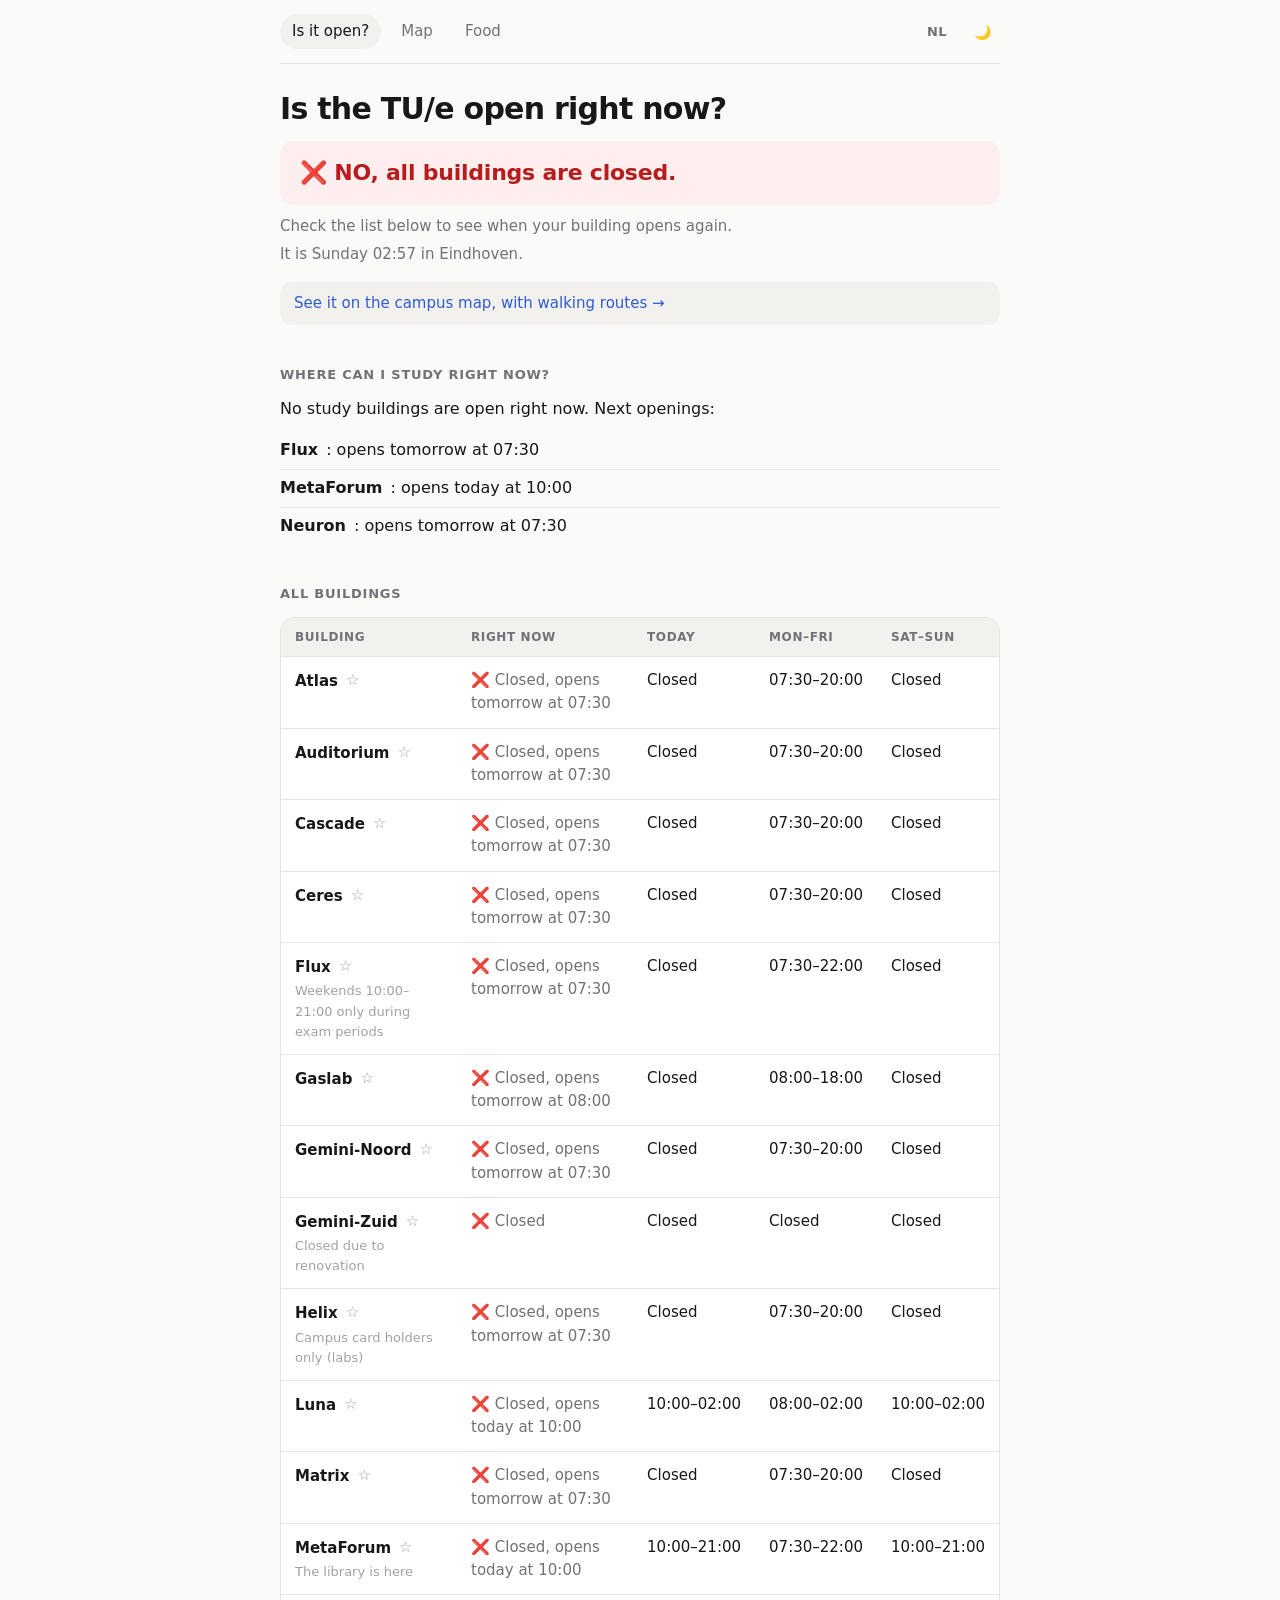
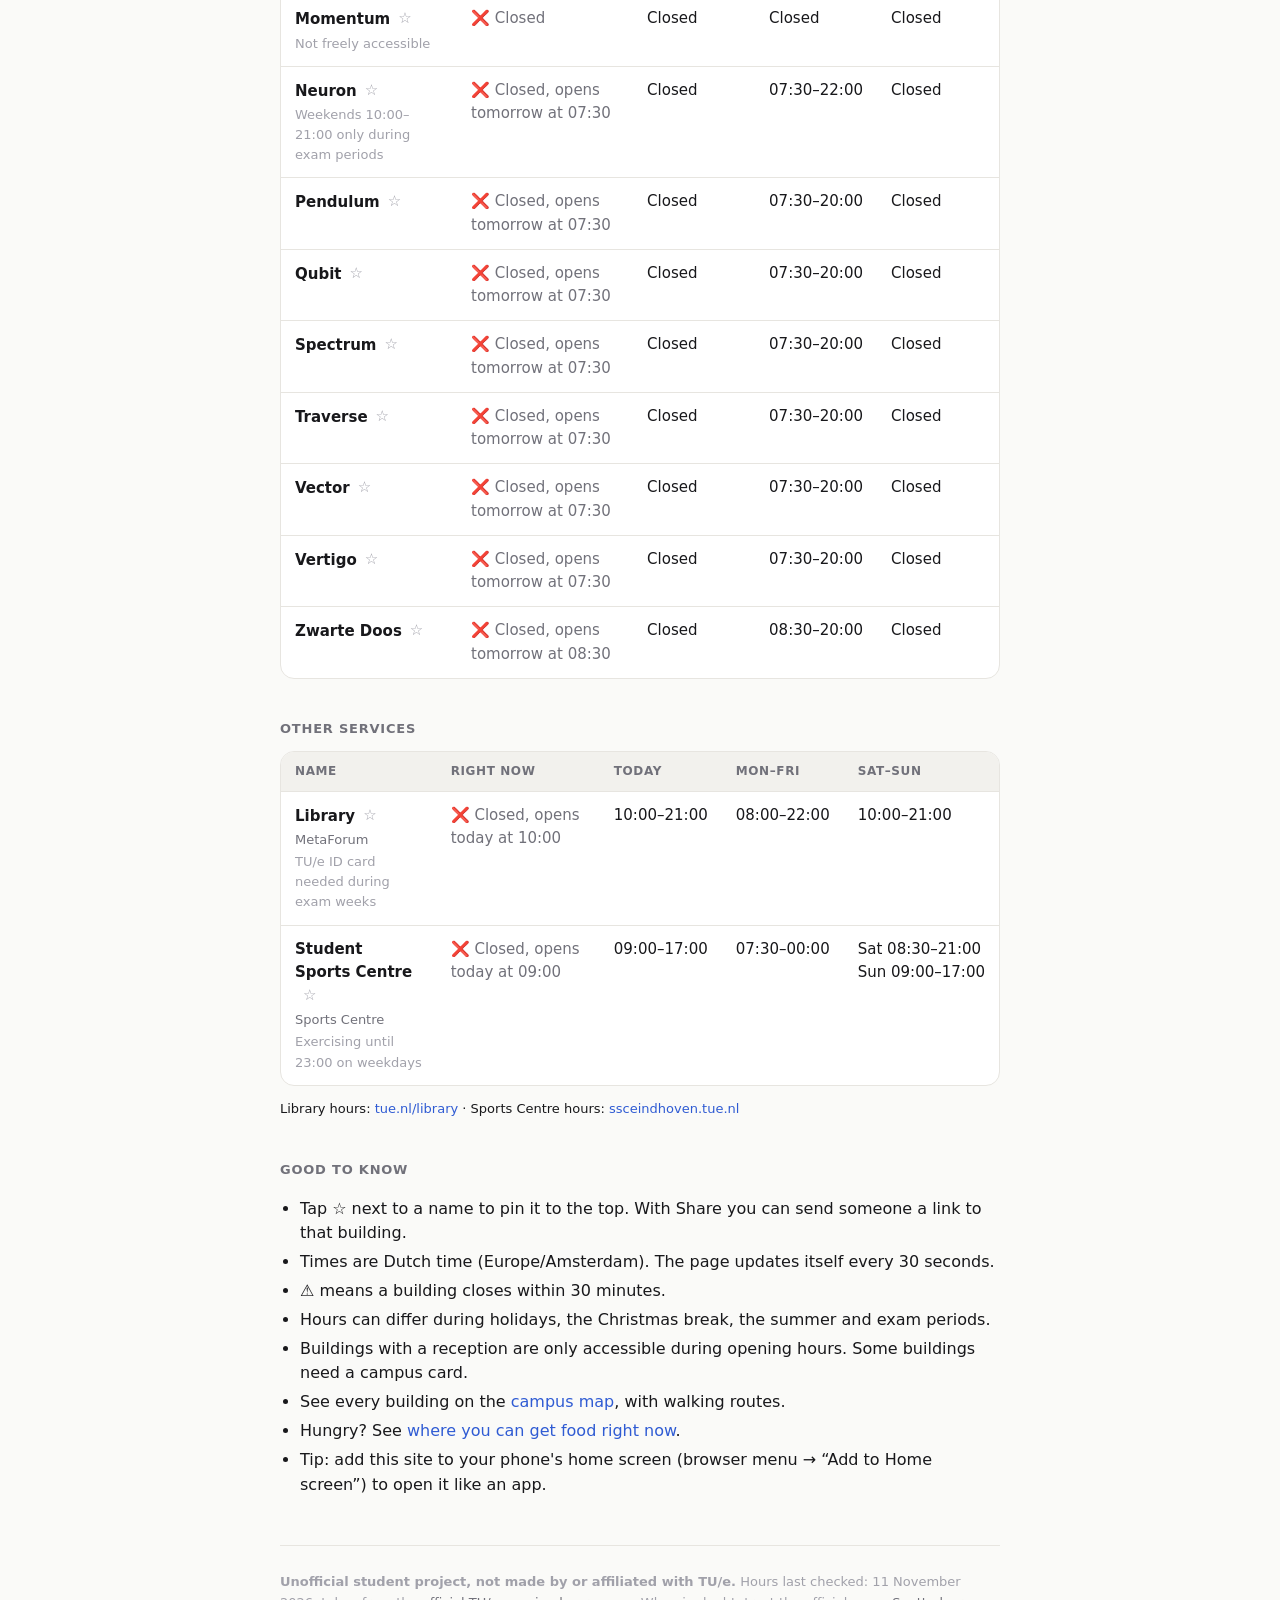
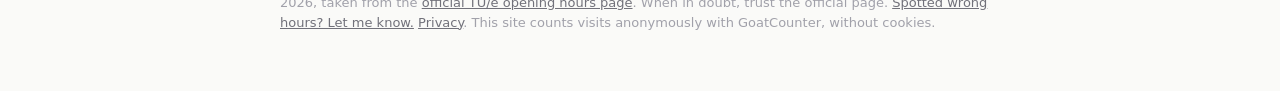
==== index.html @ cf550020 "cards on mobile" ====
<!DOCTYPE html>
<html lang="en">
<head>
<meta charset="utf-8">
<meta name="viewport" content="width=device-width, initial-scale=1">
<title>Is the TU/e open?</title>
<meta name="description" content="Which TU/e campus buildings are open right now? Live opening hours for every building, a campus map with walking routes, where to study and where to eat.">
<link rel="icon" type="image/png" href="favicon.png">
<meta property="og:type" content="website">
<meta property="og:site_name" content="Is the TU/e open?">
<meta property="og:title" content="Is the TU/e open?">
<meta property="og:description" content="Which TU/e buildings are open right now? Live opening hours, a campus map with walking routes, and where to eat.">
<meta property="og:url" content="https://istueopen.nl/">
<meta property="og:image" content="https://istueopen.nl/preview.png">
<meta property="og:image:width" content="1200">
<meta property="og:image:height" content="630">
<meta property="og:image:alt" content="Is the TU/e open? Live opening hours for every building.">
<meta name="twitter:card" content="summary_large_image">
<link rel="canonical" href="https://istueopen.nl/">
<link rel="alternate" hreflang="en" href="https://istueopen.nl/">
<link rel="alternate" hreflang="nl" href="https://istueopen.nl/nl/">
<link rel="manifest" href="manifest.webmanifest">
<link rel="apple-touch-icon" href="apple-touch-icon.png">
<meta name="theme-color" content="#fafaf7" media="(prefers-color-scheme: light)">
<meta name="theme-color" content="#151514" media="(prefers-color-scheme: dark)">
<link rel="stylesheet" href="style.css">
<script src="site.js"></script>
</head>
<body>

<nav>
  <a href="./" aria-current="page">Is it open?</a> |
  <a href="map">Map</a> |
  <a href="food">Food</a> |
  <a href="nl/" hreflang="nl" lang="nl" aria-label="Nederlands" title="Nederlands">NL</a>
</nav>
<hr>

<div id="banner" hidden></div>

<h1>Is the TU/e open right now?</h1>
<h2 id="answer">Checking…</h2>
<p id="summary"></p>
<p id="clock"></p>
<p class="maplink"><a href="map">See it on the campus map, with walking routes →</a></p>
<p id="weather" hidden></p>
<p id="exam" hidden></p>
<hr>
<div id="mine" hidden></div>

<noscript>
  <p><b>Turn on JavaScript to see which buildings are open right now.</b>
  You can also check the <a href="https://www.tue.nl/en/our-university/tue-campus/buildings/opening-hours-buildings">official opening hours</a>.</p>
</noscript>

<h2>Where can I study right now?</h2>
<div id="study"></div>

<h2>All buildings</h2>
<table border="1" cellpadding="6" cellspacing="0">
  <thead id="head"></thead>
  <tbody id="buildings"></tbody>
</table>

<h2>Other services</h2>
<table border="1" cellpadding="6" cellspacing="0">
  <thead id="services-head"></thead>
  <tbody id="services"></tbody>
</table>
<p><small>Library hours: <a href="https://www.tue.nl/library">tue.nl/library</a> · Sports Centre hours: <a href="https://ssceindhoven.tue.nl/en/">ssceindhoven.tue.nl</a></small></p>

<h2>Good to know</h2>
<ul>
  <li>Tap ☆ next to a name to pin it to the top. With Share you can send someone a link to that building.</li>
  <li>Times are Dutch time (Europe/Amsterdam). The page updates itself every 30 seconds.</li>
  <li>⚠️ means a building closes within 30 minutes.</li>
  <li>Hours can differ during holidays, the Christmas break, the summer and exam periods.</li>
  <li>Buildings with a reception are only accessible during opening hours. Some buildings need a campus card.</li>
  <li>See every building on the <a href="map">campus map</a>, with walking routes.</li>
  <li>Hungry? See <a href="food">where you can get food right now</a>.</li>
  <li>Tip: add this site to your phone's home screen (browser menu → “Add to Home screen”) to open it like an app.</li>
</ul>

<hr>
<footer>
  <p><small>
    <b>Unofficial student project, not made by or affiliated with TU/e.</b>
    Hours last checked: <span id="checked"></span>, taken from the
    <a href="https://www.tue.nl/en/our-university/tue-campus/buildings/opening-hours-buildings">official TU/e opening hours page</a>.
    When in doubt, trust the official page.
    <a href="report">Spotted wrong hours? Let me know.</a>
    <a href="privacy">Privacy</a>.
    This site counts visits anonymously with GoatCounter, without cookies.
  </small></p>
</footer>

<script src="hours.js"></script>
<script src="open.js"></script>
<script>
function render() {
  var now = amsterdamNow();
  renderBanner("banner", now);
  renderTable("head", "buildings", window.BUILDINGS, now, false);
  renderTable("services-head", "services", window.SERVICES, now, true);
  renderWeather("weather", now);
  renderExam("exam", now);
  renderMine("mine", window.BUILDINGS.concat(window.SERVICES), now, "Your buildings");

  var withHours = window.BUILDINGS.filter(function (b) { return b.weekdays || b.weekend; });
  var open = withHours.filter(function (b) { return status(b, now).open; });
  var answer = document.getElementById("answer"), summary = document.getElementById("summary");
  if (open.length === 0) {
    answer.textContent = "❌ NO, all buildings are closed.";
    summary.textContent = "Check the list below to see when your building opens again.";
  } else if (open.length >= withHours.length - 1) {
    answer.textContent = "✅ YES, the campus is open!";
    summary.textContent = open.length + " of " + withHours.length + " buildings are open.";
  } else {
    answer.textContent = "🟡 PARTLY, only some buildings are open.";
    summary.textContent = "Open now: " + open.map(function (b) { return b.name; }).join(", ") + ".";
  }
  var hol = holidayWarning(now);
  if (hol) {
    answer.textContent = "⚠️ NOT SURE, it's " + hol + ".";
    summary.textContent = "Hours may be different today. The lists below show the normal hours.";
  }
  document.getElementById("clock").textContent = "It is " + DAYS[now.day] + " " + now.time + " in Eindhoven.";

  var box = document.getElementById("study");
  box.replaceChildren();
  var study = window.BUILDINGS.filter(function (b) { return b.study; });
  var openStudy = study.filter(function (b) { return status(b, now).open; })
    .sort(function (a, b) { return status(b, now).until - status(a, now).until; });
  var ul = el("ul");
  if (openStudy.length) {
    openStudy.forEach(function (b) {
      var li = el("li"), st = el("span", status(b, now).text.replace(/^✅ /, "")); st.className = statusClass(status(b, now));
      li.append(el("b", b.name), " ", st);
      var nx = nextText(b, study, now); if (nx) { var ns = el("span", nx.replace(/^ → /, "→ ")); ns.className = "next"; li.append(ns); }
      ul.append(li);
    });
    box.append(ul);
  } else {
    box.append(el("p", "No study buildings are open right now. Next openings:"));
    study.forEach(function (b) {
      var li = el("li"); li.append(el("b", b.name), ": " + status(b, now).text.replace(/^❌ Closed, /, ""));
      ul.append(li);
    });
    box.append(ul);
  }
}

document.getElementById("checked").textContent = checkedText();
keepFresh(render);
</script>
<!-- goatcounter -->
<script data-goatcounter="https://istueopen.goatcounter.com/count" async src="//gc.zgo.at/count.js"></script>
</body>
</html>
---- style.css ----
/* colours */
:root {
  --bg: #fafaf8; --fg: #18181b; --muted: #71717a; --faint: #a1a1aa; --line: #e7e5e0; --card: #fff; --soft: #f2f1ed;
  --accent: #2f5bd3;
  --green: #15803d; --greenbg: #eaf6ee; --red: #b91c1c; --redbg: #fcefee; --amber: #a16207; --amberbg: #fdf5e1;
  --radius: 14px;
  color-scheme: light dark;
}
@media (prefers-color-scheme: dark) {
  :root:not([data-theme="light"]) {
    --bg: #111113; --fg: #ececee; --muted: #9b9ba3; --faint: #6b6b73; --line: #26262b; --card: #18181b; --soft: #1f1f23;
    --accent: #8aa8ff;
    --green: #5bd185; --greenbg: #13281b; --red: #f38b84; --redbg: #2e1614; --amber: #f0c25a; --amberbg: #2c2412;
  }
}
:root[data-theme="dark"] {
  --bg: #111113; --fg: #ececee; --muted: #9b9ba3; --faint: #6b6b73; --line: #26262b; --card: #18181b; --soft: #1f1f23;
  --accent: #8aa8ff;
  --green: #5bd185; --greenbg: #13281b; --red: #f38b84; --redbg: #2e1614; --amber: #f0c25a; --amberbg: #2c2412;
  color-scheme: dark;
}
:root[data-theme="light"] { color-scheme: light; }

/* base */
* { box-sizing: border-box; }
html { -webkit-text-size-adjust: 100%; }
body {
  margin: 0 auto; max-width: 760px; padding: 0 20px 48px;
  background: var(--bg); color: var(--fg);
  font: 16px/1.55 system-ui, -apple-system, "Segoe UI", Roboto, "Helvetica Neue", sans-serif;
  -webkit-font-smoothing: antialiased;
}
a { color: var(--accent); text-decoration: none; }
a:hover { text-decoration: underline; }
hr { display: none; }
h1 { font-size: 30px; line-height: 1.15; letter-spacing: -0.025em; margin: 28px 0 14px; }
h2 { font-size: 13px; font-weight: 600; text-transform: uppercase; letter-spacing: .06em; color: var(--muted); margin: 40px 0 12px; }
h3 { font-size: 16px; margin: 24px 0 6px; }
p { margin: 10px 0; }
ul { padding-left: 20px; }
li { margin: 4px 0; }
small { font-size: 13px; }

/* menu */
nav {
  display: flex; align-items: center; gap: 4px; flex-wrap: wrap;
  font-size: 0; padding: 14px 0; border-bottom: 1px solid var(--line);
}
nav a {
  font-size: 15px; font-weight: 500; color: var(--muted);
  padding: 6px 12px; border-radius: 999px; text-decoration: none;
}
nav a:hover { color: var(--fg); background: var(--soft); text-decoration: none; }
nav a[aria-current="page"] { color: var(--fg); background: var(--soft); }
nav a[hreflang] { margin-left: auto; font-size: 13px; font-weight: 600; letter-spacing: .03em; }
#theme {
  font-size: 14px; line-height: 1; padding: 7px 9px; margin-left: 2px;
  background: none; border: 0; border-radius: 999px; cursor: pointer;
}
#theme:hover { background: var(--soft); }

/* the big answer */
#answer {
  text-transform: none; color: var(--fg);
  font-size: 22px; line-height: 1.3; font-weight: 700; letter-spacing: -0.01em;
  margin: 0 0 10px; padding: 18px 20px; border-radius: var(--radius); background: var(--soft);
}
#answer.yes { background: var(--greenbg); color: var(--green); }
#answer.no { background: var(--redbg); color: var(--red); }
#answer.warn { background: var(--amberbg); color: var(--amber); }
#summary, #clock { color: var(--muted); margin: 4px 0; font-size: 15px; }

/* small notices under the answer */
.maplink, #weather, #exam, #banner p, #offline {
  margin: 6px 0; padding: 10px 14px; border-radius: 12px; background: var(--soft); font-size: 15px;
}
.maplink { margin-top: 16px; }
.maplink a { font-weight: 500; }
#weather small, #weather small a { color: var(--faint); }
#banner p, #offline { background: var(--amberbg); }

/* your buildings */
#mine { margin-top: 8px; }
#mine ul, #study ul { list-style: none; padding: 0; margin: 0; }
#mine li {
  display: flex; flex-wrap: wrap; align-items: center; gap: 4px 8px;
  margin: 0; padding: 12px 14px; background: var(--card); border: 1px solid var(--line);
}
#mine li:first-child { border-radius: 12px 12px 0 0; }
#mine li:last-child { border-radius: 0 0 12px 12px; }
#mine li:only-child { border-radius: 12px; }
#mine li + li { border-top: 0; }
#mine li > b a { color: var(--fg); }
#mine li button[data-star] { margin-left: -4px; }
#mine .next { flex-basis: 100%; color: var(--muted); font-size: 14px; }
#mine .actions { margin-left: auto; display: flex; gap: 6px; }

/* where to study */
#study li { display: flex; flex-wrap: wrap; gap: 2px 8px; padding: 6px 0; margin: 0; border-bottom: 1px solid var(--line); }
#study li:last-child { border-bottom: 0; }
#study .next { flex-basis: 100%; color: var(--muted); font-size: 14px; }

/* status colours */
.open, .open b { color: var(--green); font-weight: 600; }
.soon, .soon b { color: var(--amber); font-weight: 600; }
.closed, .unknown { color: var(--muted); }

/* buttons and forms */
button, input, select, textarea { font: inherit; color: var(--fg); }
button {
  font-size: 14px; padding: 5px 11px; cursor: pointer;
  background: var(--soft); border: 0; border-radius: 999px;
}
button:hover { filter: brightness(.96); }
button[type="submit"] { font-size: 16px; font-weight: 600; padding: 10px 20px; background: var(--fg); color: var(--bg); }
button:disabled { opacity: .5; cursor: default; }
button[data-star] {
  background: none; padding: 0 2px; margin-left: 6px; font-size: 15px; color: var(--faint); vertical-align: 1px;
}
button[data-star][aria-pressed="true"] { color: inherit; }
input, select, textarea {
  width: 100%; max-width: 520px; padding: 10px 12px; margin-top: 4px;
  background: var(--card); border: 1px solid var(--line); border-radius: 10px;
}
input:focus, select:focus, textarea:focus { outline: 2px solid var(--accent); outline-offset: -1px; border-color: transparent; }
fieldset { border: 0; padding: 0; margin: 20px 0 0; }
legend { font-size: 13px; font-weight: 600; text-transform: uppercase; letter-spacing: .06em; color: var(--muted); padding: 0; margin-bottom: 4px; }
label { font-weight: 500; }
:focus-visible { outline: 2px solid var(--accent); outline-offset: 2px; }

/* tables */
table {
  width: 100%; border-collapse: separate; border-spacing: 0; font-size: 15px;
  background: var(--card); border: 1px solid var(--line) !important; border-radius: var(--radius); overflow: hidden;
}
th, td { border: 0 !important; border-top: 1px solid var(--line) !important; padding: 12px 14px !important; text-align: left; vertical-align: top; }
thead th { white-space: nowrap; border-top: 0 !important; padding-top: 10px !important; padding-bottom: 10px !important;
  font-size: 12px; font-weight: 600; text-transform: uppercase; letter-spacing: .05em; color: var(--muted); background: var(--soft); }
tbody th { font-weight: 600; }
tbody th a { color: var(--fg); }
tbody tr.linked { background: var(--amberbg); }
th .meta, th .note { display: block; font-size: 13px; font-weight: 400; color: var(--muted); margin-top: 2px; }
th .note, td.note { color: var(--faint); }
td.status { min-width: 8em; }
td.time { white-space: nowrap; }
th .meta .nw { white-space: nowrap; }
th .meta { overflow-wrap: normal; }
td.note { min-width: 8em; }
td.note { font-size: 14px; }
tbody th { overflow-wrap: anywhere; }

/* footer */
footer { margin-top: 48px; padding-top: 16px; border-top: 1px solid var(--line); }
footer, footer small { color: var(--faint); font-size: 13px; }
footer a { color: var(--muted); text-decoration: underline; }

/* back to top */
#top {
  position: fixed; right: 16px; bottom: 16px; width: 42px; height: 42px; padding: 0;
  font-size: 18px; background: var(--fg); color: var(--bg); border-radius: 999px;
  box-shadow: 0 6px 20px rgba(0,0,0,.18); z-index: 500;
}

/* campus map */
#mapcard { background: var(--card); border: 1px solid var(--line); border-radius: var(--radius); overflow: hidden; }
#map { height: 62vh; min-height: 340px; max-height: 620px; background: var(--soft); }
#map.failed { display: flex; align-items: center; justify-content: center; text-align: center; padding: 20px; color: var(--muted); }
.leaflet-container { font: inherit; }
.leaflet-tooltip.blabel { background: transparent; border: 0; box-shadow: none; padding: 0; color: #fff; font-weight: 700; font-size: 11px;
  text-shadow: 0 0 3px rgba(0,0,0,.8), 0 0 2px rgba(0,0,0,.8); }
.leaflet-tooltip.blabel::before { display: none; }
.legend { display: flex; flex-wrap: wrap; gap: 6px 16px; padding: 10px 14px; font-size: 13px; color: var(--muted); border-top: 1px solid var(--line); }
.legend .dot { display: inline-block; width: 10px; height: 10px; border-radius: 3px; margin-right: 6px; vertical-align: -1px; }
.dot.open { background: #1f7a3f; } .dot.soon { background: #e09a1b; } .dot.closed { background: #8a8a85; } .dot.route { background: #2f5bd3; }
#routebox { margin: 12px 0; padding: 14px 16px; border-radius: var(--radius); background: var(--card); border: 1px solid var(--line); }
#routebox b.t { font-size: 20px; letter-spacing: -0.01em; }
#routebox button { margin-top: 10px; }
#missing { color: var(--muted); font-size: 14px; }
@media (prefers-color-scheme: dark) { :root:not([data-theme="light"]) .leaflet-tile-pane { filter: invert(1) hue-rotate(180deg) brightness(.9) contrast(.9); } }
:root[data-theme="dark"] .leaflet-tile-pane { filter: invert(1) hue-rotate(180deg) brightness(.9) contrast(.9); }

/* phones */
@media (max-width: 699px) {
  body { padding: 0 16px 40px; }
  h1 { font-size: 26px; margin-top: 22px; }
  h2 { margin-top: 32px; }
  #answer { font-size: 20px; padding: 16px 18px; }
  th, td { padding: 11px 12px !important; }
  table { font-size: 15px; }
  td.status { width: 45%; min-width: 0; }
}
@media (max-width: 400px) {
  nav { gap: 0; }
  nav a { font-size: 14px; padding: 6px 9px; }
  nav a[hreflang] { font-size: 12px; }
}
@media (max-width: 340px) {
  nav a { font-size: 13px; padding: 5px 7px; }
}

/* phone cards */
.filter { display: flex; gap: 6px; flex-wrap: wrap; margin: 0 0 12px; }
.filter button { font-size: 14px; padding: 6px 13px; border-radius: 99px; background: var(--soft); color: var(--muted); border: 0; }
.filter button[aria-pressed="true"] { background: var(--fg); color: var(--bg); }
.cards { list-style: none; padding: 0; margin: 0; display: grid; gap: 8px; }
.card { display: flex; gap: 10px; align-items: flex-start; background: var(--card); border: 1px solid var(--line);
  border-left: 5px solid var(--line); border-radius: var(--radius); padding: 12px 10px 12px 14px; }
.card.open { border-left-color: var(--green); }
.card.soon { border-left-color: var(--amber); }
.card.closed, .card.unknown { border-left-color: var(--line); }
.card.linked { background: var(--amberbg); }
.card .main { flex: 1; min-width: 0; }
.card .top { display: flex; flex-wrap: wrap; justify-content: space-between; align-items: baseline; gap: 2px 10px; }
.card .top b { font-size: 16px; }
.card .top b a { color: var(--fg); text-decoration: none; }
.card .st { font-size: 14px; font-weight: 600; }
.card.open .st { color: var(--green); }
.card.soon .st { color: var(--amber); }
.card.closed .st, .card.unknown .st { color: var(--muted); font-weight: 500; }
.card.closed .top b a, .card.unknown .top b a { color: var(--muted); }
.card .sub { font-size: 13px; color: var(--muted); margin-top: 3px; }
.card .sub .nw { white-space: nowrap; }
.card .cnote { font-size: 13px; color: var(--faint); margin-top: 2px; }
.card button[data-star] { margin: -4px -2px 0 0; }
.cardbox .empty { color: var(--muted); }
.card.open, .card.soon, .card.closed, .card.unknown { color: var(--fg); font-weight: 400; }
[hidden] { display: none !important; }
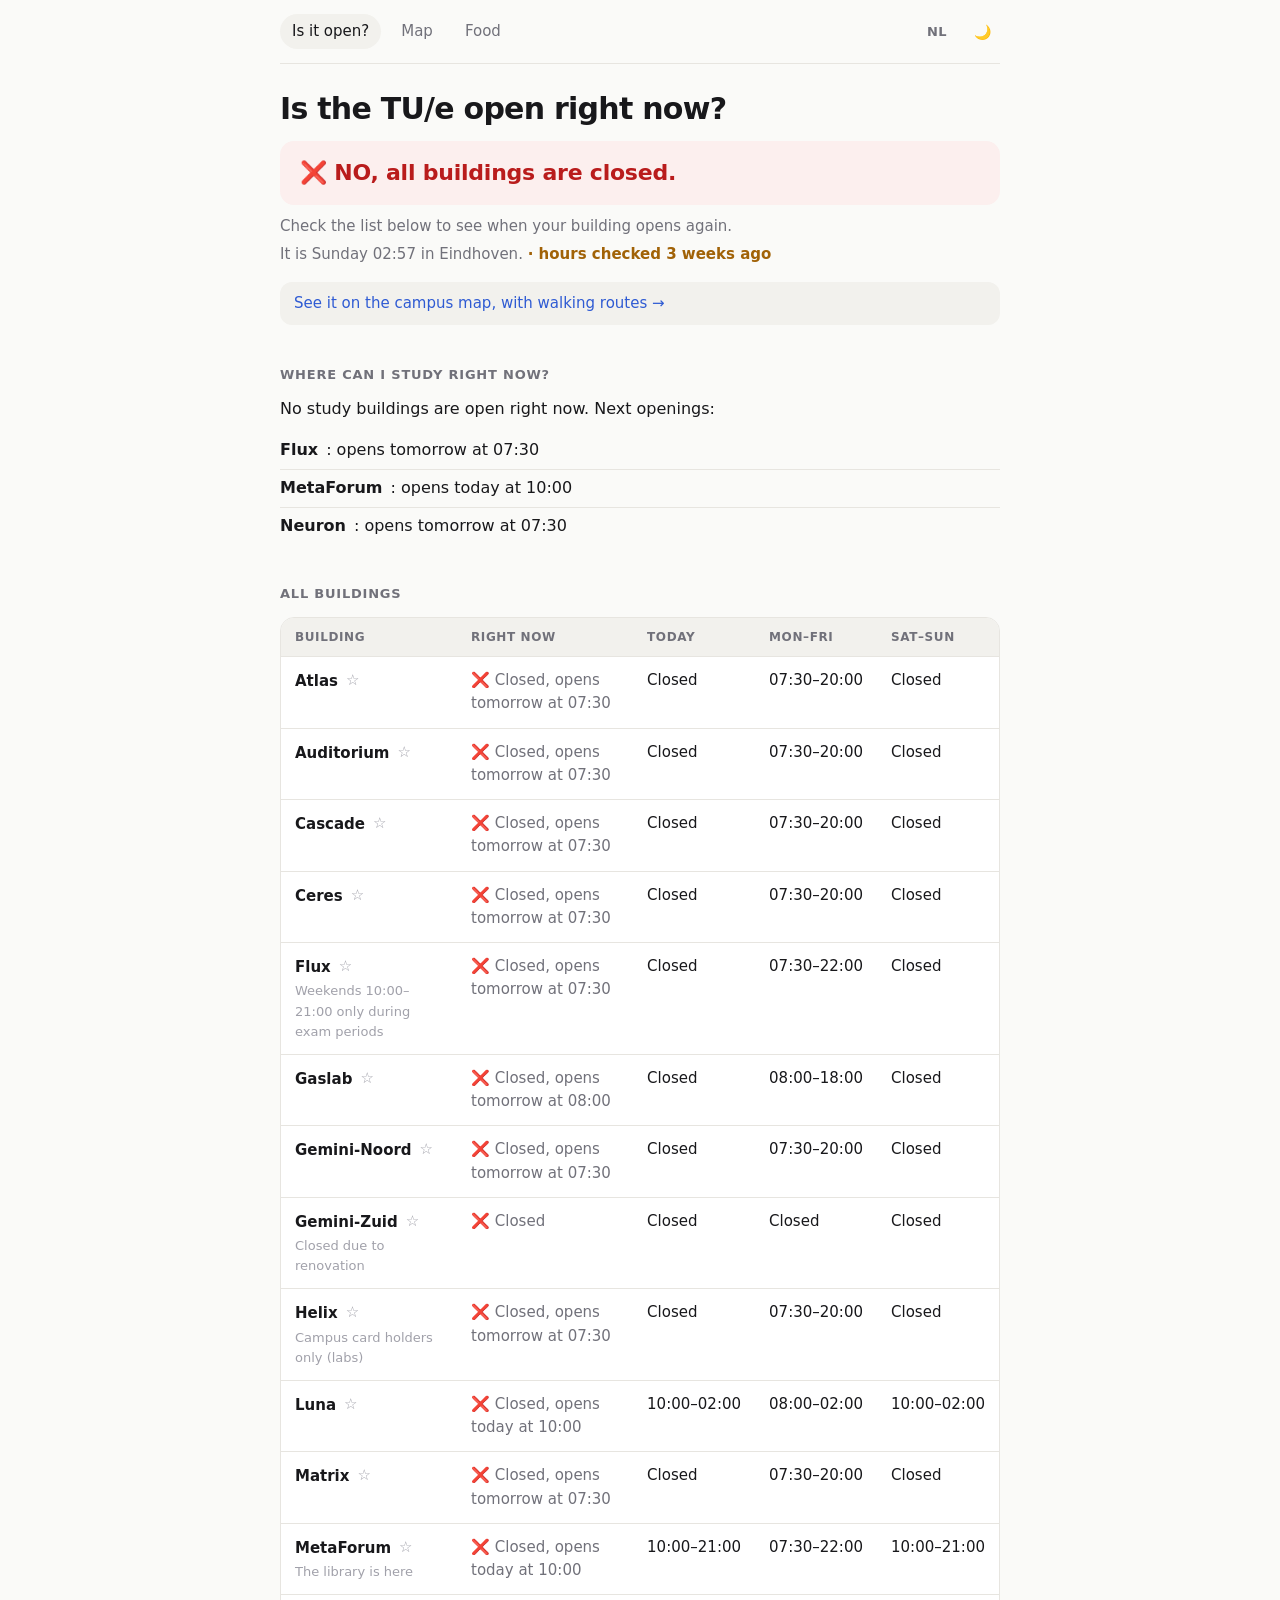
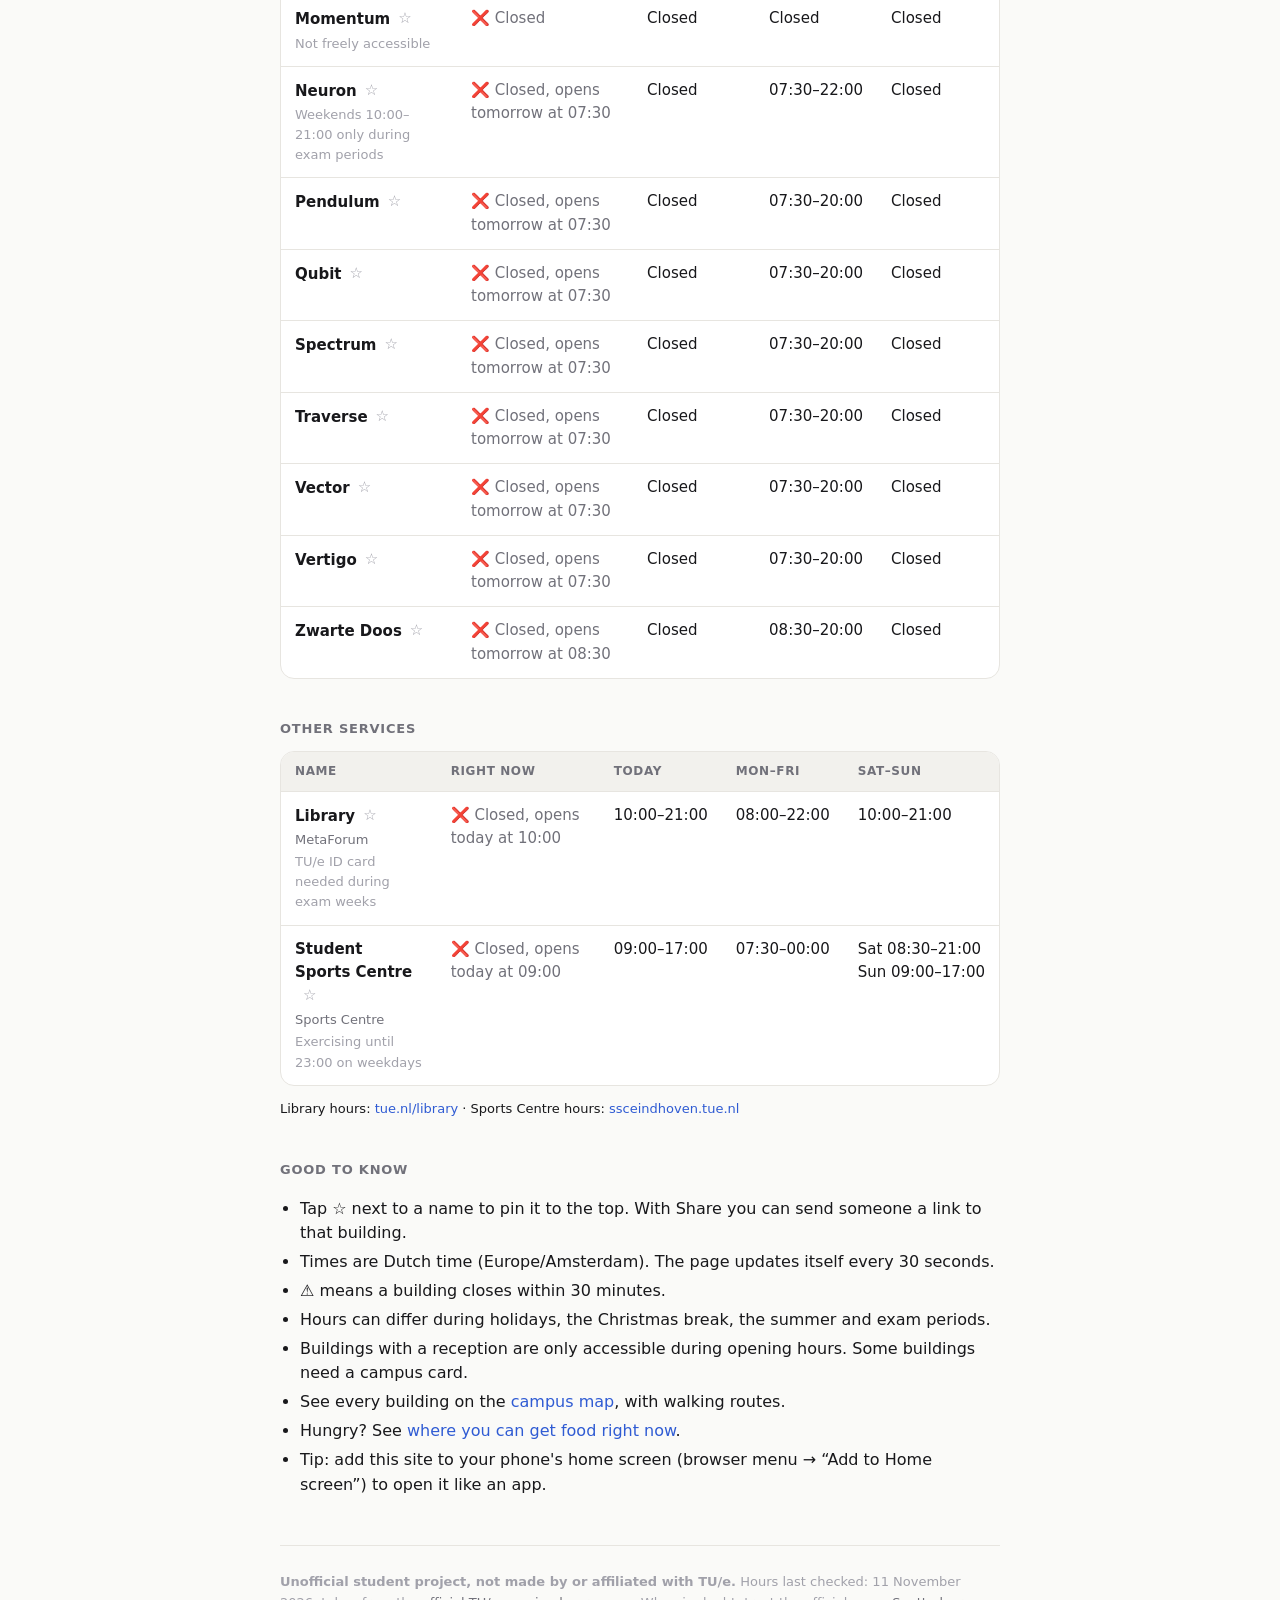
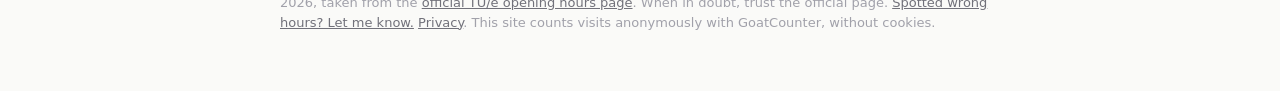
==== commit 9b2eede1: "last checked date" ====
--- a/index.html
+++ b/index.html
@@ -125,6 +125,7 @@
     summary.textContent = "Hours may be different today. The lists below show the normal hours.";
   }
   document.getElementById("clock").textContent = "It is " + DAYS[now.day] + " " + now.time + " in Eindhoven.";
+  addChecked(document.getElementById("clock"), now);
 
   var box = document.getElementById("study");
   box.replaceChildren();
--- a/style.css
+++ b/style.css
@@ -225,3 +225,5 @@
 .cardbox .empty { color: var(--muted); }
 .card.open, .card.soon, .card.closed, .card.unknown { color: var(--fg); font-weight: 400; }
 [hidden] { display: none !important; }
+.checked { color: var(--faint); white-space: nowrap; }
+.checked.old { color: var(--amber); font-weight: 600; }
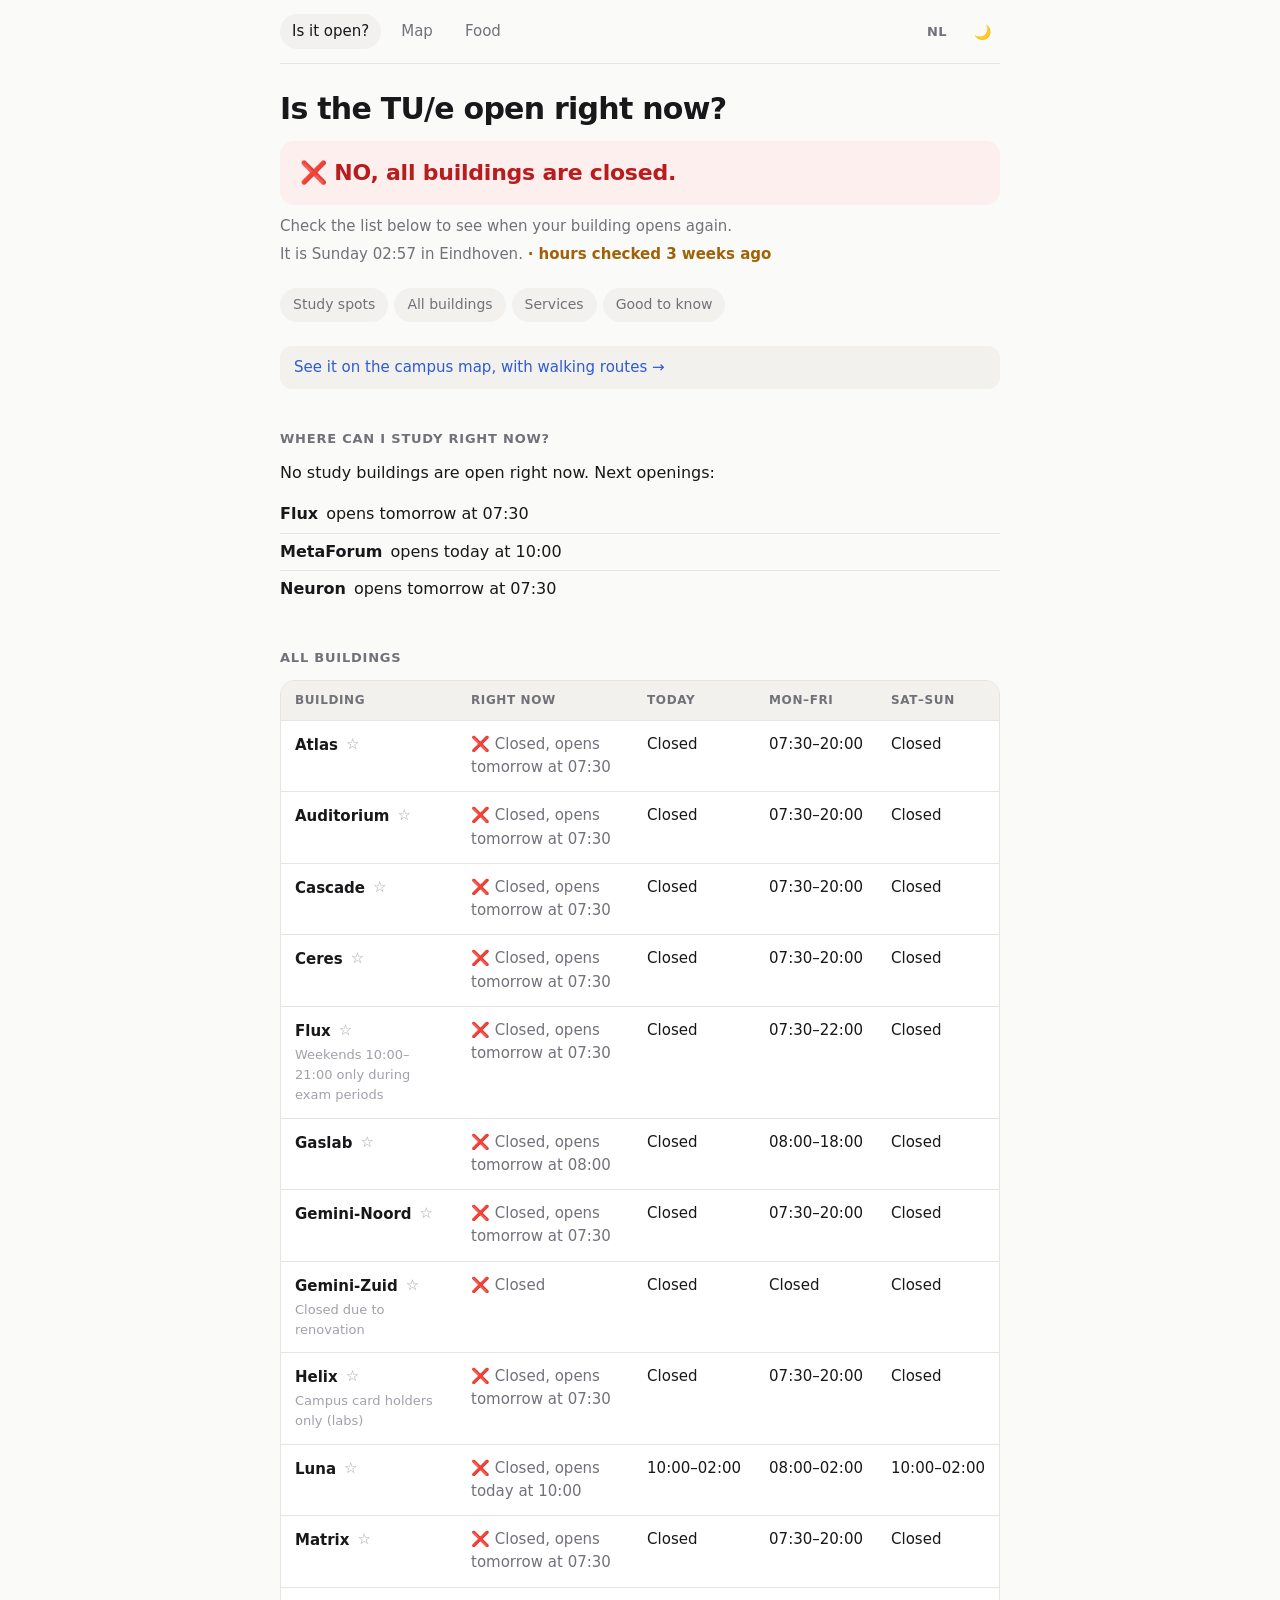
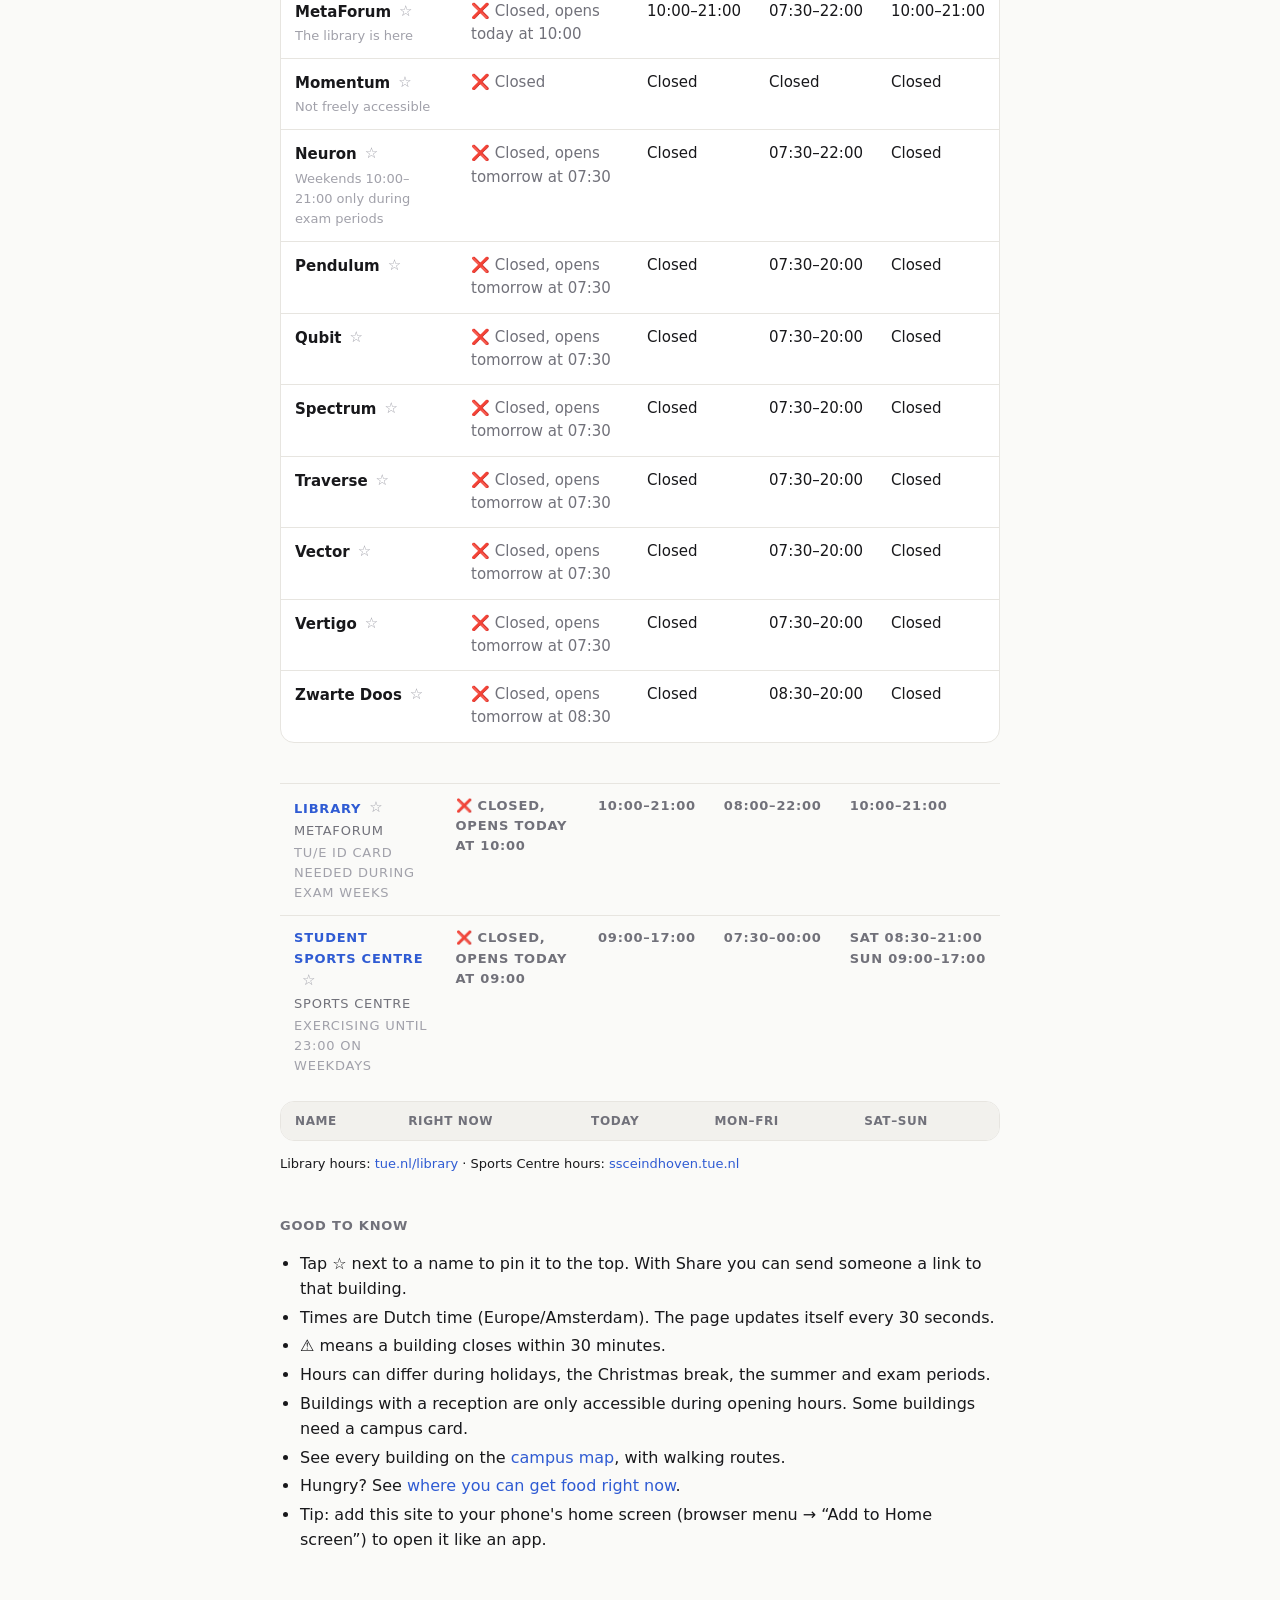
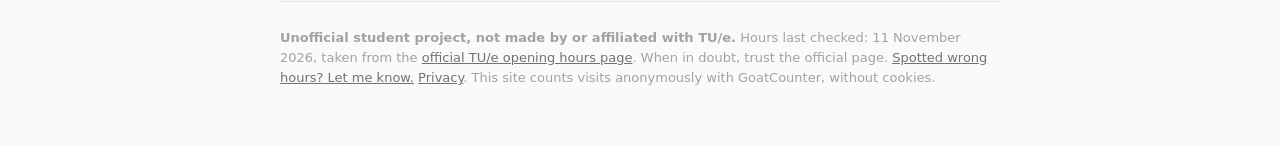
==== commit 0de861e8: "section menu" ====
--- a/index.html
+++ b/index.html
@@ -42,34 +42,35 @@
 <h2 id="answer">Checking…</h2>
 <p id="summary"></p>
 <p id="clock"></p>
+<div class="jump" role="navigation" aria-label="On this page"></div>
 <p class="maplink"><a href="map">See it on the campus map, with walking routes →</a></p>
 <p id="weather" hidden></p>
 <p id="exam" hidden></p>
 <hr>
-<div id="mine" hidden></div>
+<div id="mine" hidden data-jump="Your buildings"></div>
 
 <noscript>
   <p><b>Turn on JavaScript to see which buildings are open right now.</b>
   You can also check the <a href="https://www.tue.nl/en/our-university/tue-campus/buildings/opening-hours-buildings">official opening hours</a>.</p>
 </noscript>
 
-<h2>Where can I study right now?</h2>
+<h2 id="where-to-study" data-jump="Study spots">Where can I study right now?</h2>
 <div id="study"></div>
 
-<h2>All buildings</h2>
+<h2 id="all" data-jump="All buildings">All buildings</h2>
 <table border="1" cellpadding="6" cellspacing="0">
   <thead id="head"></thead>
   <tbody id="buildings"></tbody>
 </table>
 
-<h2>Other services</h2>
+<h2 id="services" data-jump="Services">Other services</h2>
 <table border="1" cellpadding="6" cellspacing="0">
   <thead id="services-head"></thead>
   <tbody id="services"></tbody>
 </table>
 <p><small>Library hours: <a href="https://www.tue.nl/library">tue.nl/library</a> · Sports Centre hours: <a href="https://ssceindhoven.tue.nl/en/">ssceindhoven.tue.nl</a></small></p>
 
-<h2>Good to know</h2>
+<h2 id="info" data-jump="Good to know">Good to know</h2>
 <ul>
   <li>Tap ☆ next to a name to pin it to the top. With Share you can send someone a link to that building.</li>
   <li>Times are Dutch time (Europe/Amsterdam). The page updates itself every 30 seconds.</li>
@@ -144,7 +145,7 @@
   } else {
     box.append(el("p", "No study buildings are open right now. Next openings:"));
     study.forEach(function (b) {
-      var li = el("li"); li.append(el("b", b.name), ": " + status(b, now).text.replace(/^❌ Closed, /, ""));
+      var li = el("li"); li.append(el("b", b.name), el("span", status(b, now).text.replace(/^❌ Closed, /, "")));
       ul.append(li);
     });
     box.append(ul);
--- a/style.css
+++ b/style.css
@@ -227,3 +227,19 @@
 [hidden] { display: none !important; }
 .checked { color: var(--faint); white-space: nowrap; }
 .checked.old { color: var(--amber); font-weight: 600; }
+
+/* jump to a section */
+.jump { display: flex; flex-wrap: nowrap; gap: 6px; overflow-x: auto; scrollbar-width: none; margin: 14px 0 6px; padding: 8px 0; }
+.jump::-webkit-scrollbar { display: none; }
+.jump a { flex: none; font-size: 14px; padding: 6px 13px; border-radius: 99px; background: var(--soft); color: var(--muted); text-decoration: none; white-space: nowrap; }
+.jump a:hover { color: var(--fg); text-decoration: none; }
+.jump a.on { background: var(--fg); color: var(--bg); }
+[data-jump] { scroll-margin-top: 16px; }
+@media (max-width: 699px) {
+  .jump { position: sticky; top: 0; z-index: 20; margin: 14px -16px 6px; padding: 8px 16px;
+    background: var(--bg); background: color-mix(in srgb, var(--bg) 92%, transparent);
+    -webkit-backdrop-filter: blur(8px); backdrop-filter: blur(8px); }
+  .jump.stuck { border-bottom: 1px solid var(--line); }
+  [data-jump] { scroll-margin-top: 68px; }
+}
+@media (prefers-reduced-motion: no-preference) { html { scroll-behavior: smooth; } }
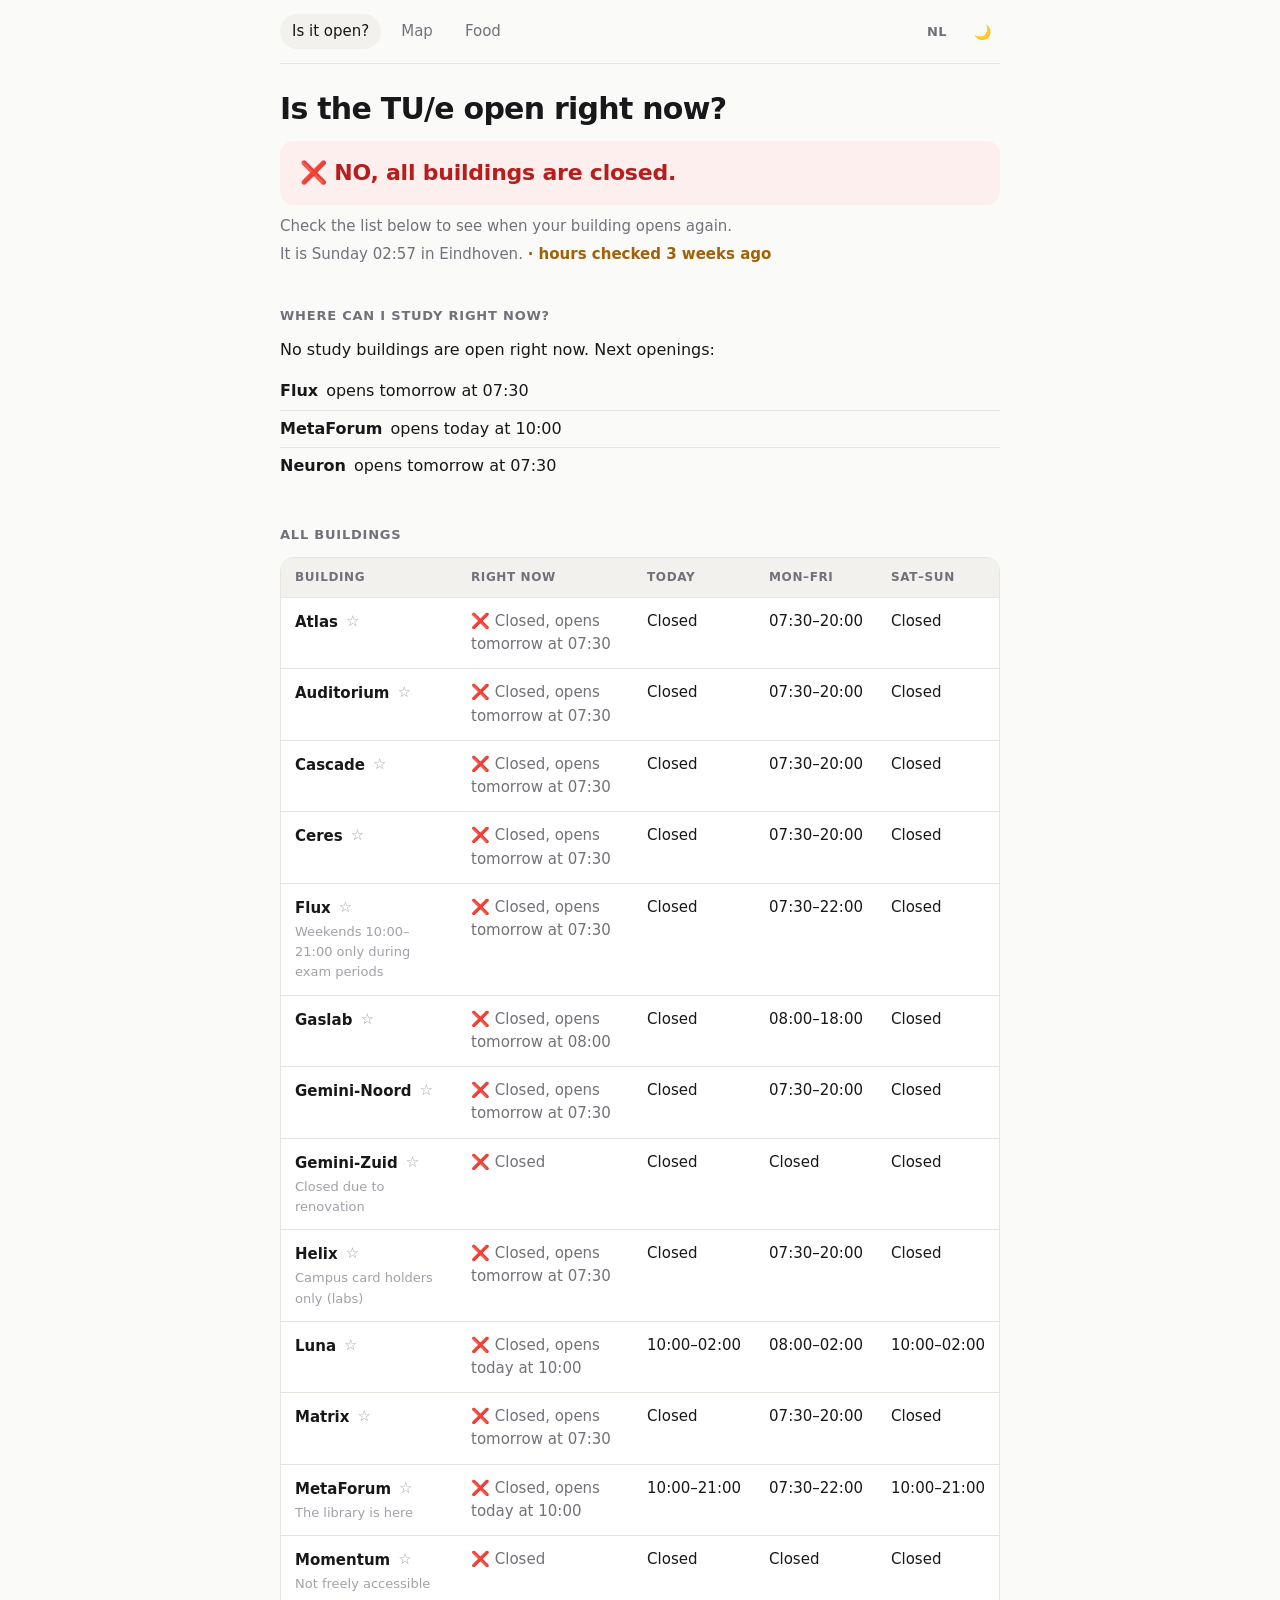
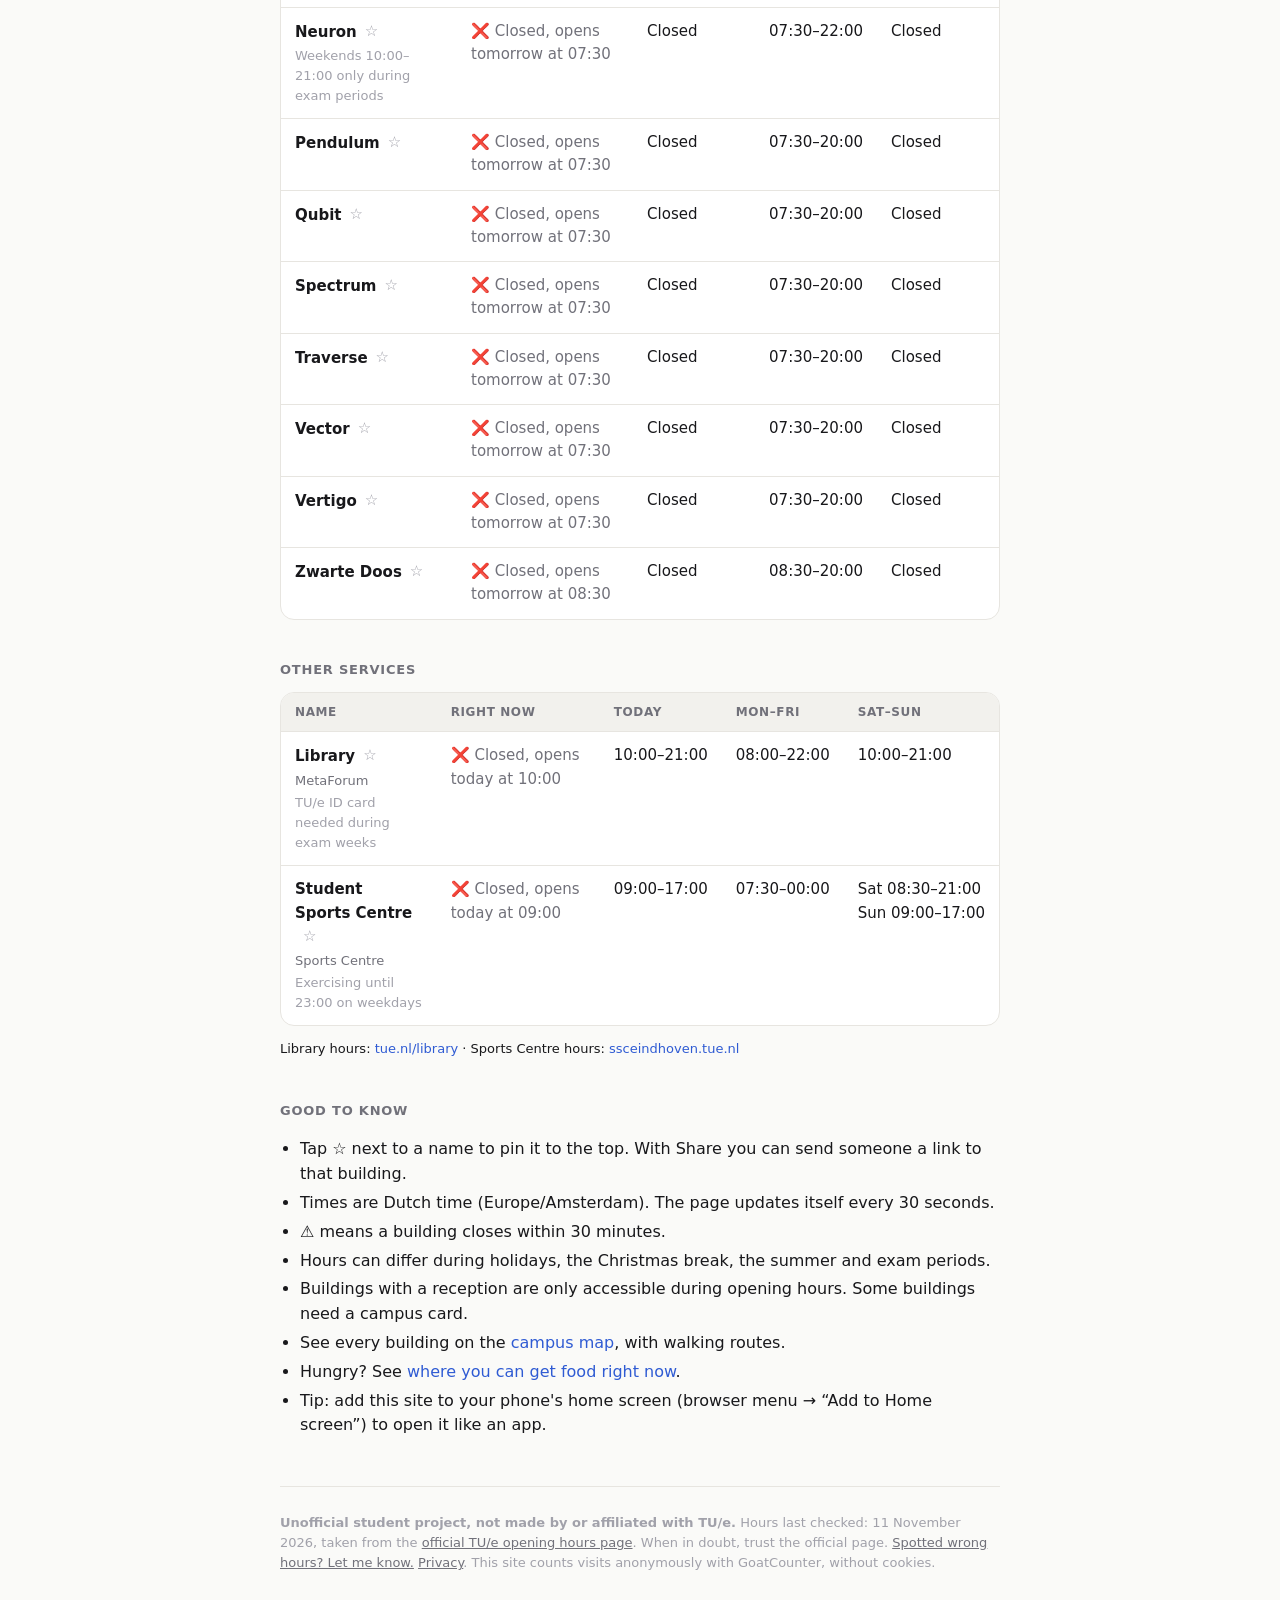
==== commit ad7d5989: "fixed services table" ====
--- a/index.html
+++ b/index.html
@@ -43,7 +43,6 @@
 <p id="summary"></p>
 <p id="clock"></p>
 <div class="jump" role="navigation" aria-label="On this page"></div>
-<p class="maplink"><a href="map">See it on the campus map, with walking routes →</a></p>
 <p id="weather" hidden></p>
 <p id="exam" hidden></p>
 <hr>
@@ -63,7 +62,7 @@
   <tbody id="buildings"></tbody>
 </table>
 
-<h2 id="services" data-jump="Services">Other services</h2>
+<h2 id="other-services" data-jump="Services">Other services</h2>
 <table border="1" cellpadding="6" cellspacing="0">
   <thead id="services-head"></thead>
   <tbody id="services"></tbody>
--- a/style.css
+++ b/style.css
@@ -243,3 +243,4 @@
   [data-jump] { scroll-margin-top: 68px; }
 }
 @media (prefers-reduced-motion: no-preference) { html { scroll-behavior: smooth; } }
+@media (min-width: 700px) { .jump { display: none; } }
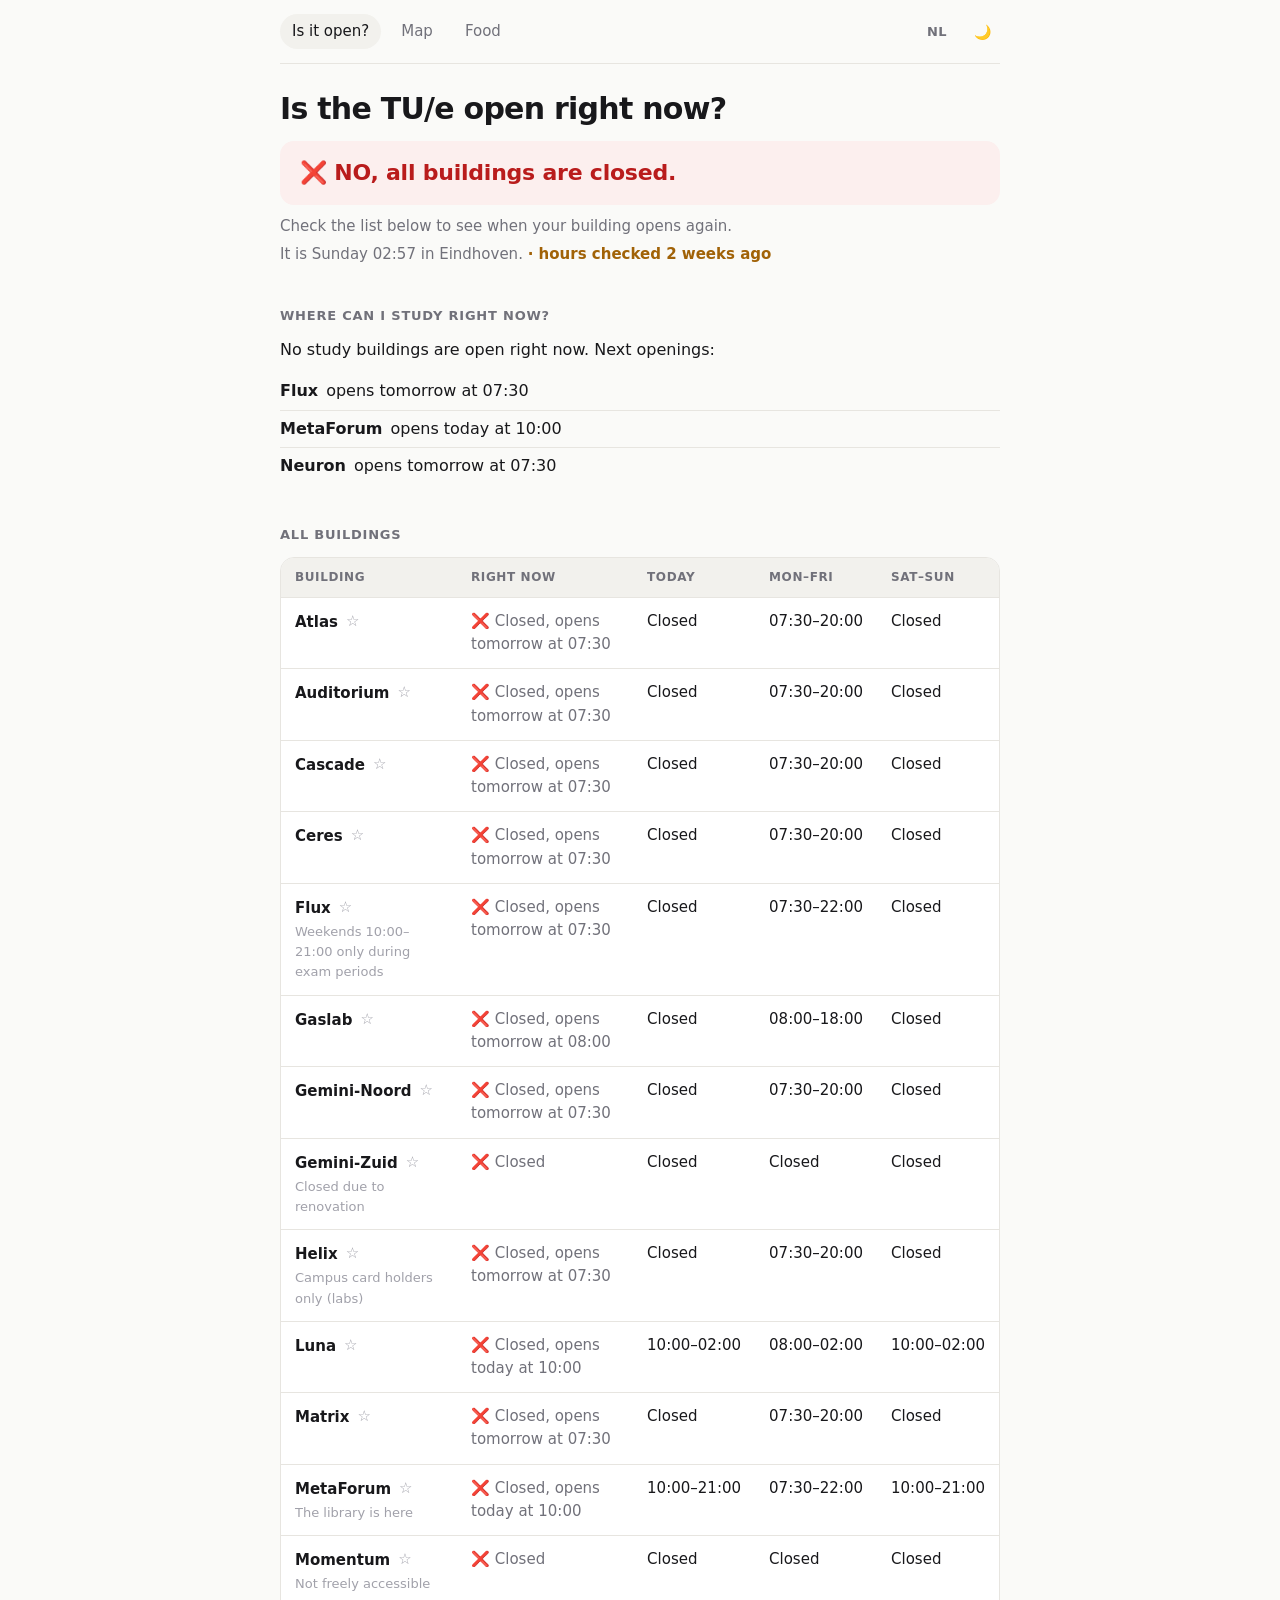
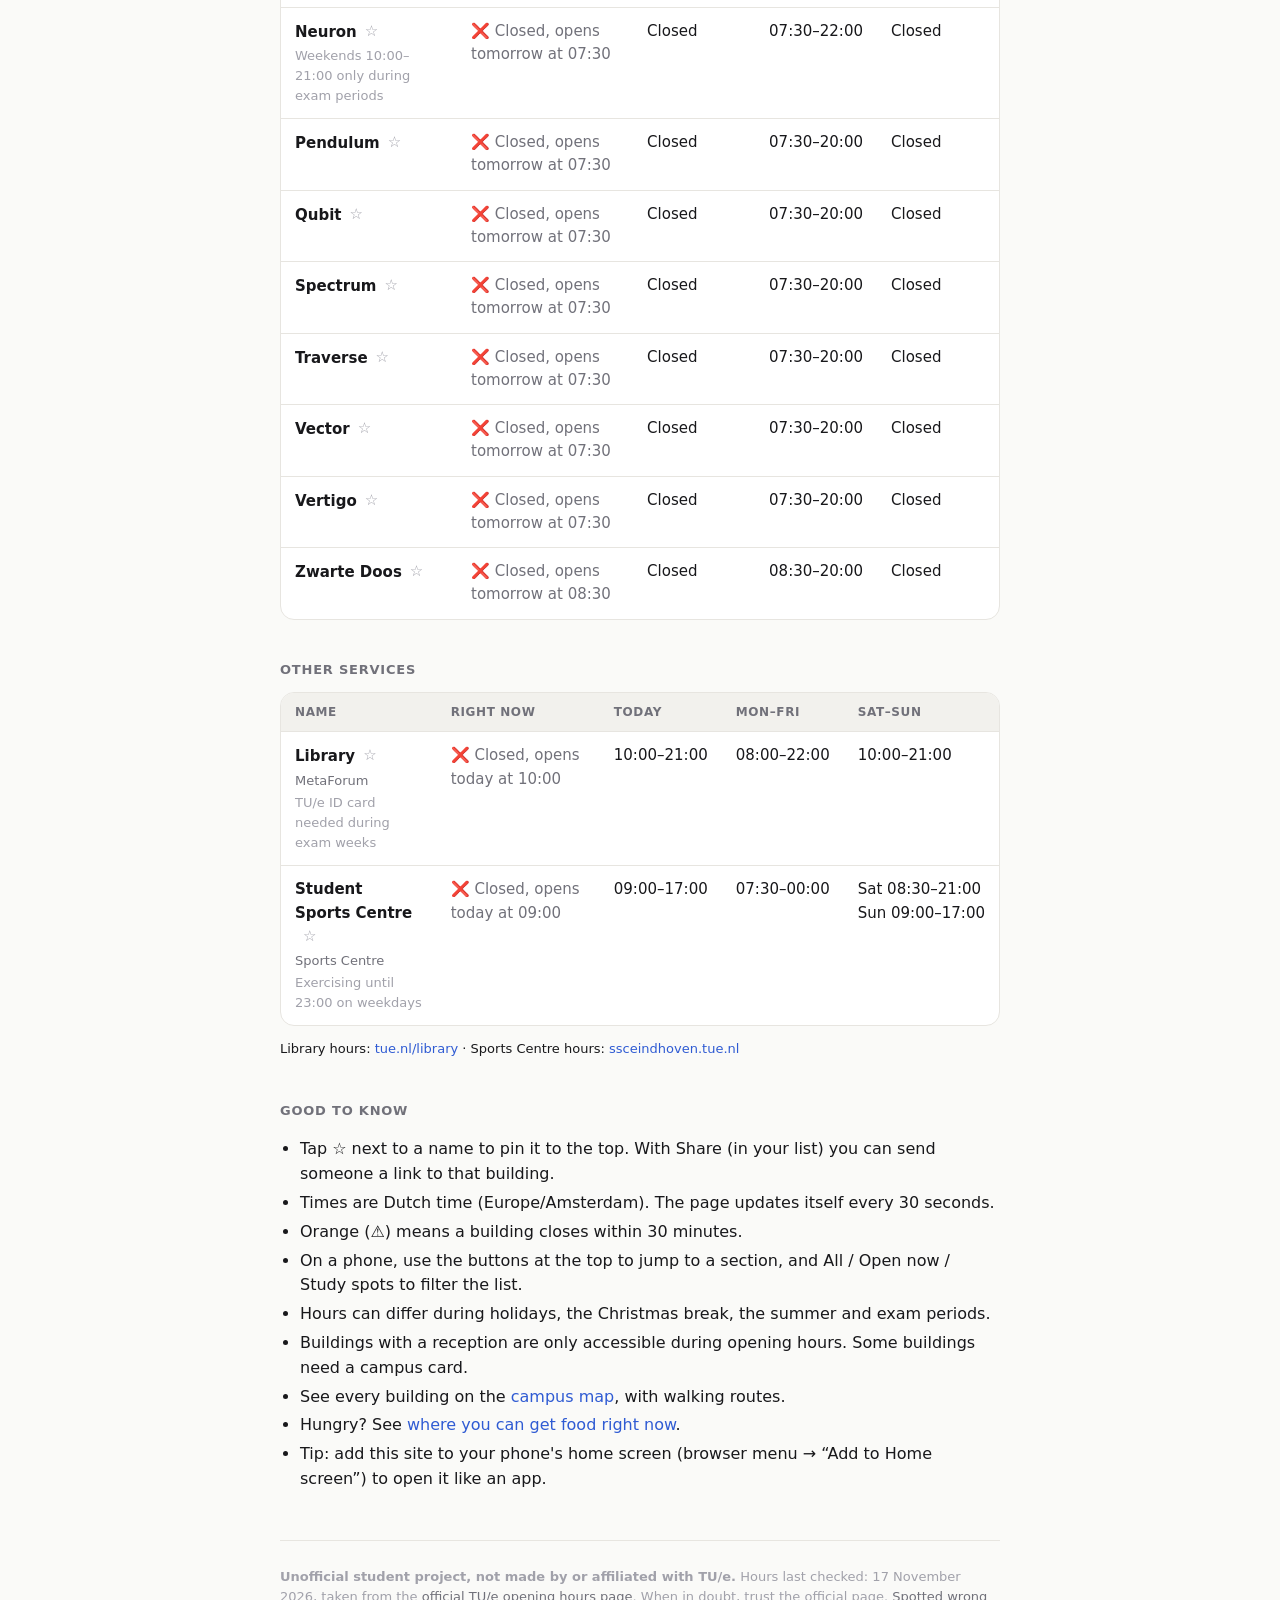
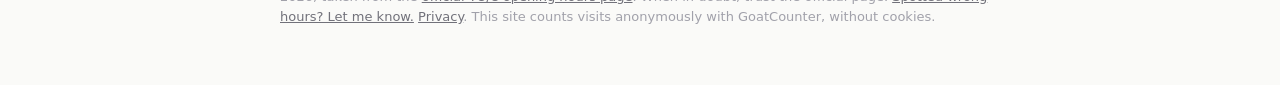
==== commit 1bfe3625: "checked everything" ====
--- a/index.html
+++ b/index.html
@@ -21,8 +21,8 @@
 <link rel="alternate" hreflang="nl" href="https://istueopen.nl/nl/">
 <link rel="manifest" href="manifest.webmanifest">
 <link rel="apple-touch-icon" href="apple-touch-icon.png">
-<meta name="theme-color" content="#fafaf7" media="(prefers-color-scheme: light)">
-<meta name="theme-color" content="#151514" media="(prefers-color-scheme: dark)">
+<meta name="theme-color" content="#fafaf8" media="(prefers-color-scheme: light)">
+<meta name="theme-color" content="#111113" media="(prefers-color-scheme: dark)">
 <link rel="stylesheet" href="style.css">
 <script src="site.js"></script>
 </head>
@@ -71,9 +71,10 @@
 
 <h2 id="info" data-jump="Good to know">Good to know</h2>
 <ul>
-  <li>Tap ☆ next to a name to pin it to the top. With Share you can send someone a link to that building.</li>
+  <li>Tap ☆ next to a name to pin it to the top. With Share (in your list) you can send someone a link to that building.</li>
   <li>Times are Dutch time (Europe/Amsterdam). The page updates itself every 30 seconds.</li>
-  <li>⚠️ means a building closes within 30 minutes.</li>
+  <li>Orange (⚠️) means a building closes within 30 minutes.</li>
+  <li>On a phone, use the buttons at the top to jump to a section, and All / Open now / Study spots to filter the list.</li>
   <li>Hours can differ during holidays, the Christmas break, the summer and exam periods.</li>
   <li>Buildings with a reception are only accessible during opening hours. Some buildings need a campus card.</li>
   <li>See every building on the <a href="map">campus map</a>, with walking routes.</li>
@@ -117,7 +118,7 @@
     summary.textContent = open.length + " of " + withHours.length + " buildings are open.";
   } else {
     answer.textContent = "🟡 PARTLY, only some buildings are open.";
-    summary.textContent = "Open now: " + open.map(function (b) { return b.name; }).join(", ") + ".";
+    summary.textContent = "Open now: " + open.map(function (b) { return nameOf(b); }).join(", ") + ".";
   }
   var hol = holidayWarning(now);
   if (hol) {
@@ -136,7 +137,7 @@
   if (openStudy.length) {
     openStudy.forEach(function (b) {
       var li = el("li"), st = el("span", status(b, now).text.replace(/^✅ /, "")); st.className = statusClass(status(b, now));
-      li.append(el("b", b.name), " ", st);
+      li.append(el("b", nameOf(b)), " ", st);
       var nx = nextText(b, study, now); if (nx) { var ns = el("span", nx.replace(/^ → /, "→ ")); ns.className = "next"; li.append(ns); }
       ul.append(li);
     });
@@ -144,7 +145,7 @@
   } else {
     box.append(el("p", "No study buildings are open right now. Next openings:"));
     study.forEach(function (b) {
-      var li = el("li"); li.append(el("b", b.name), el("span", status(b, now).text.replace(/^❌ Closed, /, "")));
+      var li = el("li"); li.append(el("b", nameOf(b)), el("span", status(b, now).text.replace(/^❌ Closed, /, "")));
       ul.append(li);
     });
     box.append(ul);
--- a/style.css
+++ b/style.css
@@ -71,11 +71,9 @@
 #summary, #clock { color: var(--muted); margin: 4px 0; font-size: 15px; }
 
 /* small notices under the answer */
-.maplink, #weather, #exam, #banner p, #offline {
+#weather, #exam, #banner p, #offline {
   margin: 6px 0; padding: 10px 14px; border-radius: 12px; background: var(--soft); font-size: 15px;
 }
-.maplink { margin-top: 16px; }
-.maplink a { font-weight: 500; }
 #weather small, #weather small a { color: var(--faint); }
 #banner p, #offline { background: var(--amberbg); }
 
@@ -210,10 +208,10 @@
 .card.closed, .card.unknown { border-left-color: var(--line); }
 .card.linked { background: var(--amberbg); }
 .card .main { flex: 1; min-width: 0; }
-.card .top { display: flex; flex-wrap: wrap; justify-content: space-between; align-items: baseline; gap: 2px 10px; }
+.card .top { display: block; }
 .card .top b { font-size: 16px; }
 .card .top b a { color: var(--fg); text-decoration: none; }
-.card .st { font-size: 14px; font-weight: 600; }
+.card .st { display: block; font-size: 14px; font-weight: 600; margin-top: 2px; }
 .card.open .st { color: var(--green); }
 .card.soon .st { color: var(--amber); }
 .card.closed .st, .card.unknown .st { color: var(--muted); font-weight: 500; }
@@ -244,3 +242,14 @@
 }
 @media (prefers-reduced-motion: no-preference) { html { scroll-behavior: smooth; } }
 @media (min-width: 700px) { .jump { display: none; } }
+html { overflow-anchor: none; }
+#mine .cards li { padding: 12px 10px 12px 14px; background: var(--card); border: 1px solid var(--line); border-left: 5px solid var(--line); border-radius: var(--radius); }
+#mine .cards li.open { border-left-color: var(--green); }
+#mine .cards li.soon { border-left-color: var(--amber); }
+#mine .cards li + li { border-top: 1px solid var(--line); }
+#mine .cards .cnext { font-size: 13px; color: var(--muted); margin-top: 2px; }
+#mine .cards .actions { display: flex; gap: 6px; margin-top: 8px; }
+#mine .cards li { display: flex; flex-wrap: nowrap; align-items: flex-start; gap: 10px; margin: 0; }
+#mine .cards li.linked { background: var(--amberbg); }
+#mine .cards .actions { margin-left: 0; }
+#mine .cards { display: grid; gap: 8px; }
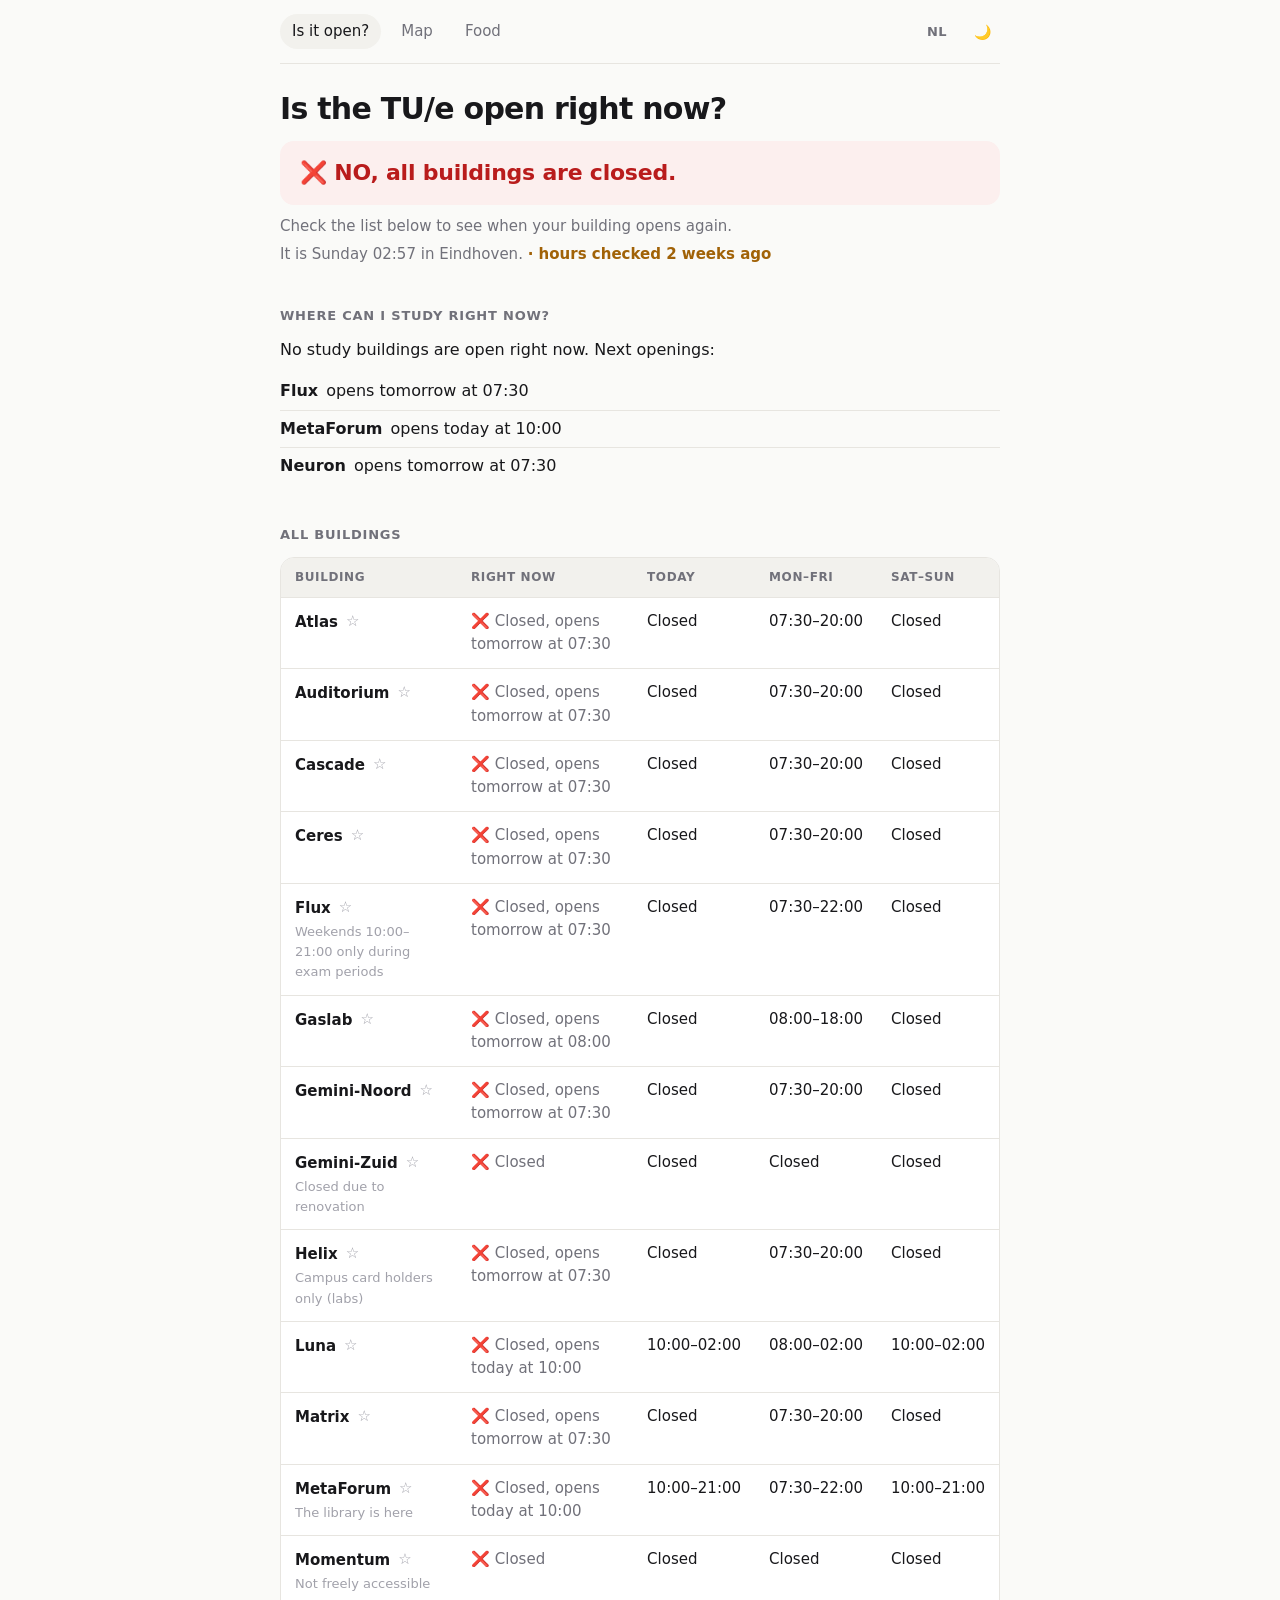
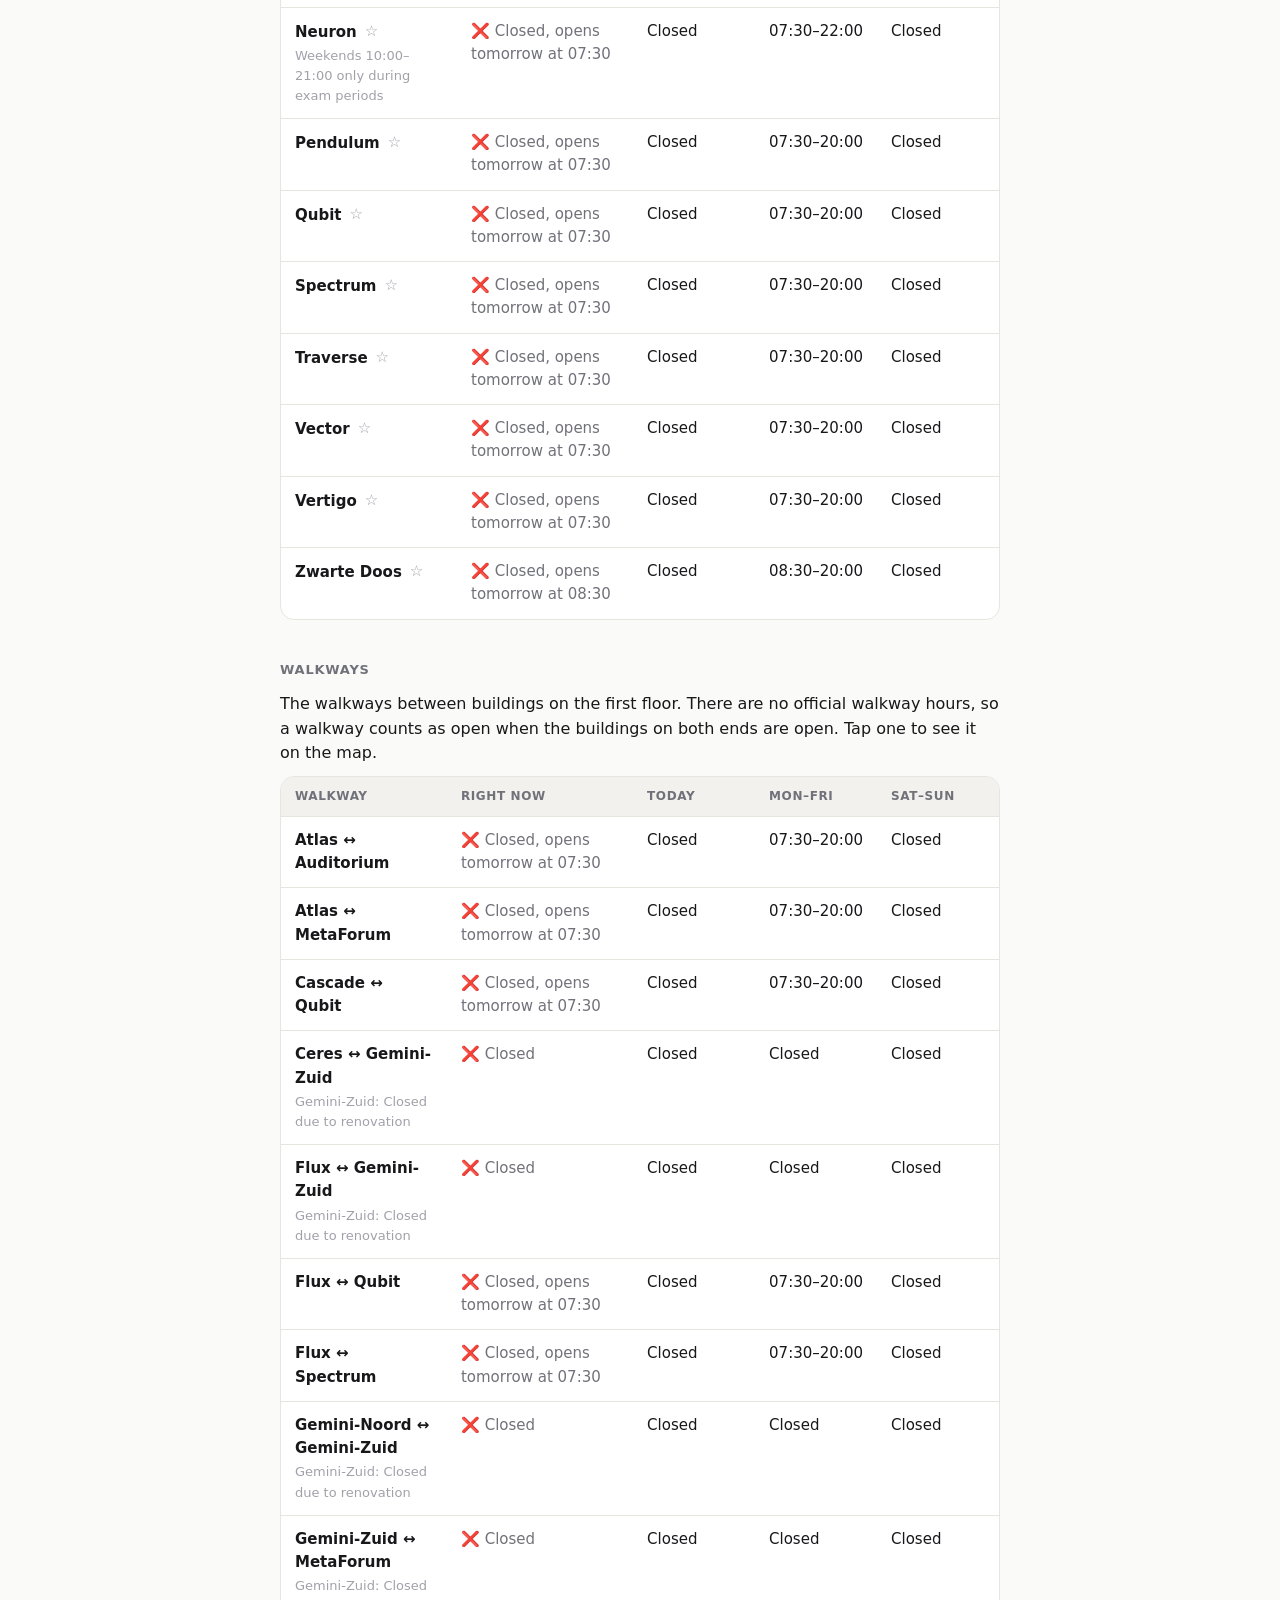
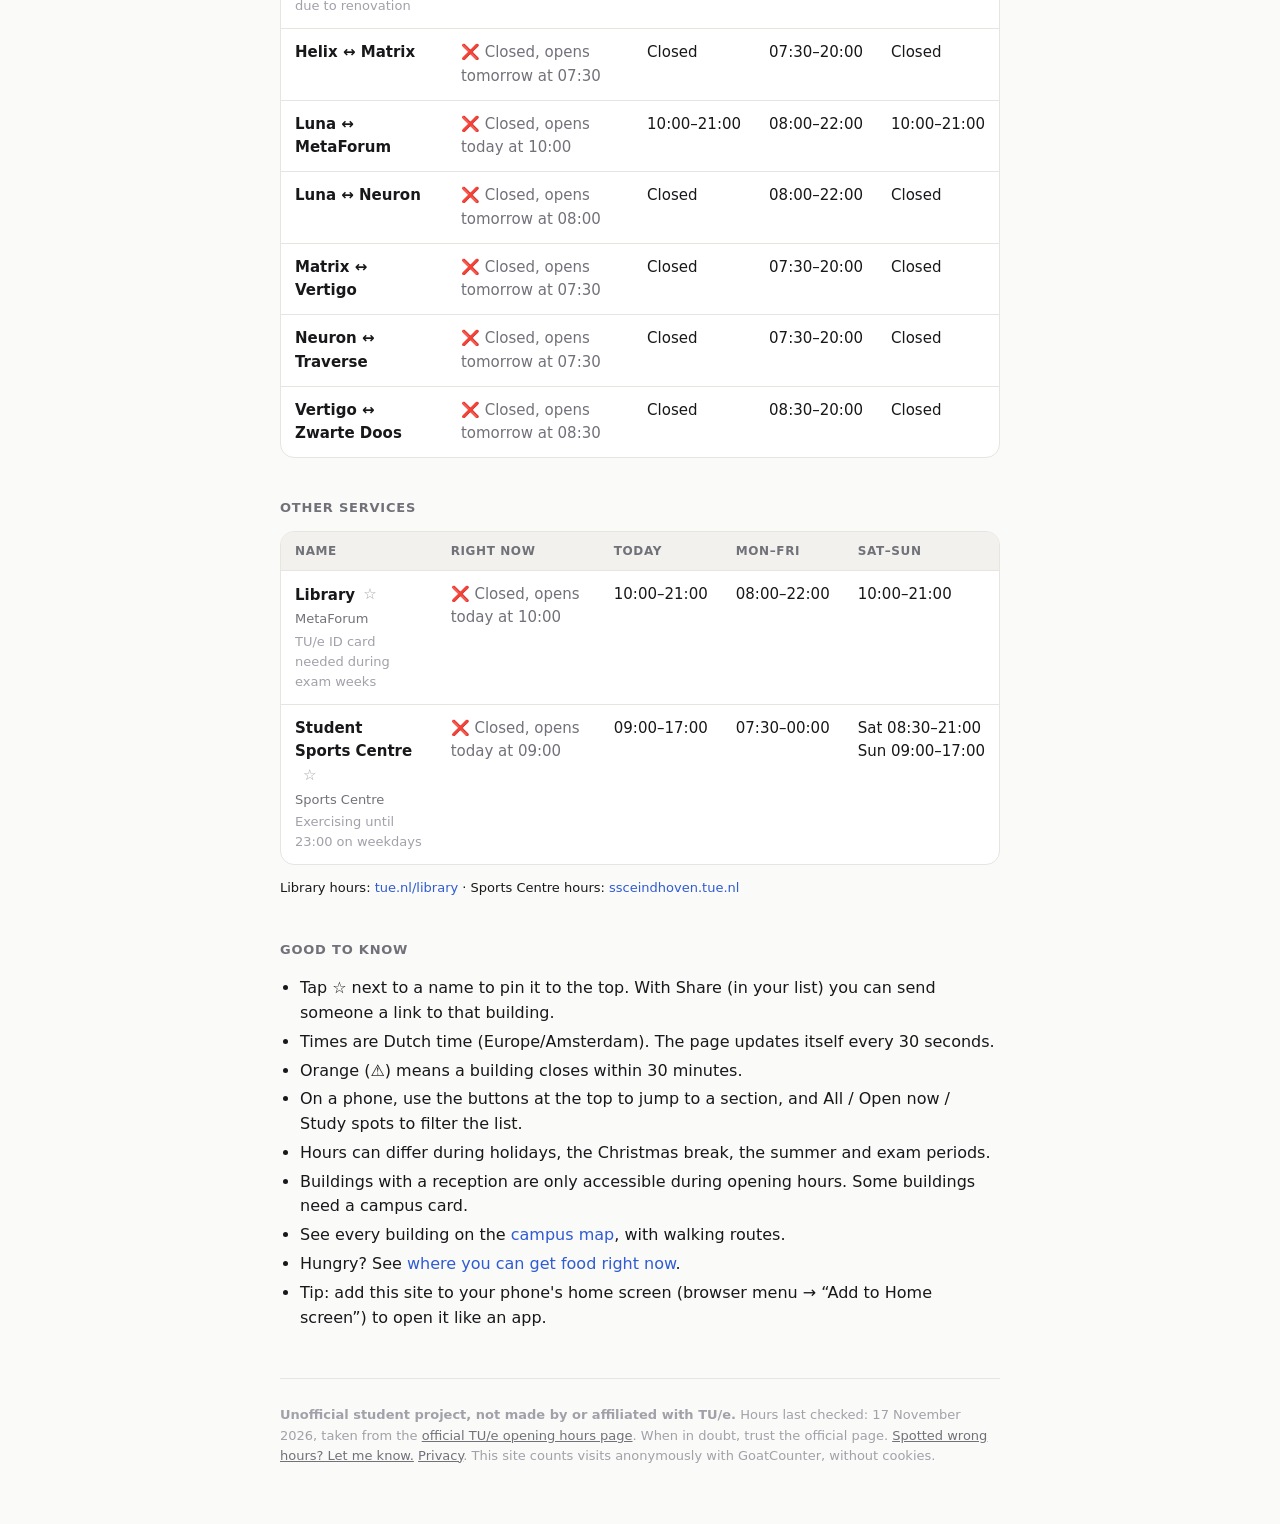
==== commit ec656b32: "added walkways" ====
--- a/index.html
+++ b/index.html
@@ -5,13 +5,13 @@
 <meta name="viewport" content="width=device-width, initial-scale=1">
 <title>Is the TU/e open?</title>
 <meta name="description" content="Which TU/e campus buildings are open right now? Live opening hours for every building, a campus map with walking routes, where to study and where to eat.">
-<link rel="icon" type="image/png" href="favicon.png">
+<link rel="icon" type="image/png" href="img/favicon.png">
 <meta property="og:type" content="website">
 <meta property="og:site_name" content="Is the TU/e open?">
 <meta property="og:title" content="Is the TU/e open?">
 <meta property="og:description" content="Which TU/e buildings are open right now? Live opening hours, a campus map with walking routes, and where to eat.">
 <meta property="og:url" content="https://istueopen.nl/">
-<meta property="og:image" content="https://istueopen.nl/preview.png">
+<meta property="og:image" content="https://istueopen.nl/img/preview.png">
 <meta property="og:image:width" content="1200">
 <meta property="og:image:height" content="630">
 <meta property="og:image:alt" content="Is the TU/e open? Live opening hours for every building.">
@@ -23,8 +23,8 @@
 <link rel="apple-touch-icon" href="apple-touch-icon.png">
 <meta name="theme-color" content="#fafaf8" media="(prefers-color-scheme: light)">
 <meta name="theme-color" content="#111113" media="(prefers-color-scheme: dark)">
-<link rel="stylesheet" href="style.css">
-<script src="site.js"></script>
+<link rel="stylesheet" href="css/style.css">
+<script src="js/site.js"></script>
 </head>
 <body>
 
@@ -62,6 +62,15 @@
   <tbody id="buildings"></tbody>
 </table>
 
+<div id="walkways" hidden data-jump="Walkways">
+<h2>Walkways</h2>
+<p class="muted">The walkways between buildings on the first floor. There are no official walkway hours, so a walkway counts as open when the buildings on both ends are open. Tap one to see it on the map.</p>
+<table>
+  <thead id="walkway-head"></thead>
+  <tbody id="walkway-rows"></tbody>
+</table>
+</div>
+
 <h2 id="other-services" data-jump="Services">Other services</h2>
 <table border="1" cellpadding="6" cellspacing="0">
   <thead id="services-head"></thead>
@@ -95,14 +104,18 @@
   </small></p>
 </footer>
 
-<script src="hours.js"></script>
-<script src="open.js"></script>
+<script src="js/hours.js"></script>
+<script src="js/open.js"></script>
 <script>
 function render() {
   var now = amsterdamNow();
   renderBanner("banner", now);
   renderTable("head", "buildings", window.BUILDINGS, now, false);
   renderTable("services-head", "services", window.SERVICES, now, true);
+  if (window.WALKWAY_LIST.length) {
+    document.getElementById("walkways").hidden = false;
+    renderTable("walkway-head", "walkway-rows", window.WALKWAY_LIST, now, false);
+  }
   renderWeather("weather", now);
   renderExam("exam", now);
   renderMine("mine", window.BUILDINGS.concat(window.SERVICES), now, "Your buildings");
@@ -154,6 +167,7 @@
 
 document.getElementById("checked").textContent = checkedText();
 keepFresh(render);
+loadWalkways(function () { window.rerender(); });
 </script>
 <!-- goatcounter -->
 <script data-goatcounter="https://istueopen.goatcounter.com/count" async src="//gc.zgo.at/count.js"></script>
--- a/css/style.css
+++ b/css/style.css
@@ -0,0 +1,256 @@
+/* colours */
+:root {
+  --bg: #fafaf8; --fg: #18181b; --muted: #71717a; --faint: #a1a1aa; --line: #e7e5e0; --card: #fff; --soft: #f2f1ed;
+  --accent: #2f5bd3;
+  --green: #15803d; --greenbg: #eaf6ee; --red: #b91c1c; --redbg: #fcefee; --amber: #a16207; --amberbg: #fdf5e1;
+  --radius: 14px;
+  color-scheme: light dark;
+}
+@media (prefers-color-scheme: dark) {
+  :root:not([data-theme="light"]) {
+    --bg: #111113; --fg: #ececee; --muted: #9b9ba3; --faint: #6b6b73; --line: #26262b; --card: #18181b; --soft: #1f1f23;
+    --accent: #8aa8ff;
+    --green: #5bd185; --greenbg: #13281b; --red: #f38b84; --redbg: #2e1614; --amber: #f0c25a; --amberbg: #2c2412;
+  }
+}
+:root[data-theme="dark"] {
+  --bg: #111113; --fg: #ececee; --muted: #9b9ba3; --faint: #6b6b73; --line: #26262b; --card: #18181b; --soft: #1f1f23;
+  --accent: #8aa8ff;
+  --green: #5bd185; --greenbg: #13281b; --red: #f38b84; --redbg: #2e1614; --amber: #f0c25a; --amberbg: #2c2412;
+  color-scheme: dark;
+}
+:root[data-theme="light"] { color-scheme: light; }
+
+/* base */
+* { box-sizing: border-box; }
+html { -webkit-text-size-adjust: 100%; }
+body {
+  margin: 0 auto; max-width: 760px; padding: 0 20px 48px;
+  background: var(--bg); color: var(--fg);
+  font: 16px/1.55 system-ui, -apple-system, "Segoe UI", Roboto, "Helvetica Neue", sans-serif;
+  -webkit-font-smoothing: antialiased;
+}
+a { color: var(--accent); text-decoration: none; }
+a:hover { text-decoration: underline; }
+hr { display: none; }
+h1 { font-size: 30px; line-height: 1.15; letter-spacing: -0.025em; margin: 28px 0 14px; }
+h2 { font-size: 13px; font-weight: 600; text-transform: uppercase; letter-spacing: .06em; color: var(--muted); margin: 40px 0 12px; }
+h3 { font-size: 16px; margin: 24px 0 6px; }
+p { margin: 10px 0; }
+ul { padding-left: 20px; }
+li { margin: 4px 0; }
+small { font-size: 13px; }
+
+/* menu */
+nav {
+  display: flex; align-items: center; gap: 4px; flex-wrap: wrap;
+  font-size: 0; padding: 14px 0; border-bottom: 1px solid var(--line);
+}
+nav a {
+  font-size: 15px; font-weight: 500; color: var(--muted);
+  padding: 6px 12px; border-radius: 999px; text-decoration: none;
+}
+nav a:hover { color: var(--fg); background: var(--soft); text-decoration: none; }
+nav a[aria-current="page"] { color: var(--fg); background: var(--soft); }
+nav a[hreflang] { margin-left: auto; font-size: 13px; font-weight: 600; letter-spacing: .03em; }
+#theme {
+  font-size: 14px; line-height: 1; padding: 7px 9px; margin-left: 2px;
+  background: none; border: 0; border-radius: 999px; cursor: pointer;
+}
+#theme:hover { background: var(--soft); }
+
+/* the big answer */
+#answer {
+  text-transform: none; color: var(--fg);
+  font-size: 22px; line-height: 1.3; font-weight: 700; letter-spacing: -0.01em;
+  margin: 0 0 10px; padding: 18px 20px; border-radius: var(--radius); background: var(--soft);
+}
+#answer.yes { background: var(--greenbg); color: var(--green); }
+#answer.no { background: var(--redbg); color: var(--red); }
+#answer.warn { background: var(--amberbg); color: var(--amber); }
+#summary, #clock { color: var(--muted); margin: 4px 0; font-size: 15px; }
+
+/* small notices under the answer */
+#weather, #exam, #banner p, #offline {
+  margin: 6px 0; padding: 10px 14px; border-radius: 12px; background: var(--soft); font-size: 15px;
+}
+#weather small, #weather small a { color: var(--faint); }
+#banner p, #offline { background: var(--amberbg); }
+
+/* your buildings */
+#mine { margin-top: 8px; }
+#mine ul, #study ul { list-style: none; padding: 0; margin: 0; }
+#mine li {
+  display: flex; flex-wrap: wrap; align-items: center; gap: 4px 8px;
+  margin: 0; padding: 12px 14px; background: var(--card); border: 1px solid var(--line);
+}
+#mine li:first-child { border-radius: 12px 12px 0 0; }
+#mine li:last-child { border-radius: 0 0 12px 12px; }
+#mine li:only-child { border-radius: 12px; }
+#mine li + li { border-top: 0; }
+#mine li > b a { color: var(--fg); }
+#mine li button[data-star] { margin-left: -4px; }
+#mine .next { flex-basis: 100%; color: var(--muted); font-size: 14px; }
+#mine .actions { margin-left: auto; display: flex; gap: 6px; }
+
+/* where to study */
+#study li { display: flex; flex-wrap: wrap; gap: 2px 8px; padding: 6px 0; margin: 0; border-bottom: 1px solid var(--line); }
+#study li:last-child { border-bottom: 0; }
+#study .next { flex-basis: 100%; color: var(--muted); font-size: 14px; }
+
+/* status colours */
+.open, .open b { color: var(--green); font-weight: 600; }
+.soon, .soon b { color: var(--amber); font-weight: 600; }
+.closed, .unknown { color: var(--muted); }
+
+/* buttons and forms */
+button, input, select, textarea { font: inherit; color: var(--fg); }
+button {
+  font-size: 14px; padding: 5px 11px; cursor: pointer;
+  background: var(--soft); border: 0; border-radius: 999px;
+}
+button:hover { filter: brightness(.96); }
+button[type="submit"] { font-size: 16px; font-weight: 600; padding: 10px 20px; background: var(--fg); color: var(--bg); }
+button:disabled { opacity: .5; cursor: default; }
+button[data-star] {
+  background: none; padding: 0 2px; margin-left: 6px; font-size: 15px; color: var(--faint); vertical-align: 1px;
+}
+button[data-star][aria-pressed="true"] { color: inherit; }
+input, select, textarea {
+  width: 100%; max-width: 520px; padding: 10px 12px; margin-top: 4px;
+  background: var(--card); border: 1px solid var(--line); border-radius: 10px;
+}
+input:focus, select:focus, textarea:focus { outline: 2px solid var(--accent); outline-offset: -1px; border-color: transparent; }
+fieldset { border: 0; padding: 0; margin: 20px 0 0; }
+legend { font-size: 13px; font-weight: 600; text-transform: uppercase; letter-spacing: .06em; color: var(--muted); padding: 0; margin-bottom: 4px; }
+label { font-weight: 500; }
+:focus-visible { outline: 2px solid var(--accent); outline-offset: 2px; }
+
+/* tables */
+table {
+  width: 100%; border-collapse: separate; border-spacing: 0; font-size: 15px;
+  background: var(--card); border: 1px solid var(--line) !important; border-radius: var(--radius); overflow: hidden;
+}
+th, td { border: 0 !important; border-top: 1px solid var(--line) !important; padding: 12px 14px !important; text-align: left; vertical-align: top; }
+thead th { white-space: nowrap; border-top: 0 !important; padding-top: 10px !important; padding-bottom: 10px !important;
+  font-size: 12px; font-weight: 600; text-transform: uppercase; letter-spacing: .05em; color: var(--muted); background: var(--soft); }
+tbody th { font-weight: 600; }
+tbody th a { color: var(--fg); }
+tbody tr.linked { background: var(--amberbg); }
+th .meta, th .note { display: block; font-size: 13px; font-weight: 400; color: var(--muted); margin-top: 2px; }
+th .note, td.note { color: var(--faint); }
+td.status { min-width: 8em; }
+td.time { white-space: nowrap; }
+th .meta .nw { white-space: nowrap; }
+th .meta { overflow-wrap: normal; }
+td.note { min-width: 8em; }
+td.note { font-size: 14px; }
+tbody th { overflow-wrap: anywhere; }
+
+/* footer */
+footer { margin-top: 48px; padding-top: 16px; border-top: 1px solid var(--line); }
+footer, footer small { color: var(--faint); font-size: 13px; }
+footer a { color: var(--muted); text-decoration: underline; }
+
+/* back to top */
+#top {
+  position: fixed; right: 16px; bottom: 16px; width: 42px; height: 42px; padding: 0;
+  font-size: 18px; background: var(--fg); color: var(--bg); border-radius: 999px;
+  box-shadow: 0 6px 20px rgba(0,0,0,.18); z-index: 500;
+}
+
+/* campus map */
+#mapcard { background: var(--card); border: 1px solid var(--line); border-radius: var(--radius); overflow: hidden; }
+#map { height: 62vh; min-height: 340px; max-height: 620px; background: var(--soft); }
+#map.failed { display: flex; align-items: center; justify-content: center; text-align: center; padding: 20px; color: var(--muted); }
+.leaflet-container { font: inherit; }
+.leaflet-tooltip.blabel { background: transparent; border: 0; box-shadow: none; padding: 0; color: #fff; font-weight: 700; font-size: 11px;
+  text-shadow: 0 0 3px rgba(0,0,0,.8), 0 0 2px rgba(0,0,0,.8); }
+.leaflet-tooltip.blabel::before { display: none; }
+.legend { display: flex; flex-wrap: wrap; gap: 6px 16px; padding: 10px 14px; font-size: 13px; color: var(--muted); border-top: 1px solid var(--line); }
+.legend .dot { display: inline-block; width: 10px; height: 10px; border-radius: 3px; margin-right: 6px; vertical-align: -1px; }
+.dot.open { background: #1f7a3f; } .dot.soon { background: #e09a1b; } .dot.closed { background: #8a8a85; } .dot.route { background: #2f5bd3; }
+#routebox { margin: 12px 0; padding: 14px 16px; border-radius: var(--radius); background: var(--card); border: 1px solid var(--line); }
+#routebox b.t { font-size: 20px; letter-spacing: -0.01em; }
+#routebox button { margin-top: 10px; }
+#missing { color: var(--muted); font-size: 14px; }
+@media (prefers-color-scheme: dark) { :root:not([data-theme="light"]) .leaflet-tile-pane { filter: invert(1) hue-rotate(180deg) brightness(.9) contrast(.9); } }
+:root[data-theme="dark"] .leaflet-tile-pane { filter: invert(1) hue-rotate(180deg) brightness(.9) contrast(.9); }
+
+/* phones */
+@media (max-width: 699px) {
+  body { padding: 0 16px 40px; }
+  h1 { font-size: 26px; margin-top: 22px; }
+  h2 { margin-top: 32px; }
+  #answer { font-size: 20px; padding: 16px 18px; }
+  th, td { padding: 11px 12px !important; }
+  table { font-size: 15px; }
+  td.status { width: 45%; min-width: 0; }
+}
+@media (max-width: 400px) {
+  nav { gap: 0; }
+  nav a { font-size: 14px; padding: 6px 9px; }
+  nav a[hreflang] { font-size: 12px; }
+}
+@media (max-width: 340px) {
+  nav a { font-size: 13px; padding: 5px 7px; }
+}
+
+/* phone cards */
+.filter { display: flex; gap: 6px; flex-wrap: wrap; margin: 0 0 12px; }
+.filter button { font-size: 14px; padding: 6px 13px; border-radius: 99px; background: var(--soft); color: var(--muted); border: 0; }
+.filter button[aria-pressed="true"] { background: var(--fg); color: var(--bg); }
+.cards { list-style: none; padding: 0; margin: 0; display: grid; gap: 8px; }
+.card { display: flex; gap: 10px; align-items: flex-start; background: var(--card); border: 1px solid var(--line);
+  border-left: 5px solid var(--line); border-radius: var(--radius); padding: 12px 10px 12px 14px; }
+.card.open { border-left-color: var(--green); }
+.card.soon { border-left-color: var(--amber); }
+.card.closed, .card.unknown { border-left-color: var(--line); }
+.card.linked { background: var(--amberbg); }
+.card .main { flex: 1; min-width: 0; }
+.card .top { display: block; }
+.card .top b { font-size: 16px; }
+.card .top b a { color: var(--fg); text-decoration: none; }
+.card .st { display: block; font-size: 14px; font-weight: 600; margin-top: 2px; }
+.card.open .st { color: var(--green); }
+.card.soon .st { color: var(--amber); }
+.card.closed .st, .card.unknown .st { color: var(--muted); font-weight: 500; }
+.card.closed .top b a, .card.unknown .top b a { color: var(--muted); }
+.card .sub { font-size: 13px; color: var(--muted); margin-top: 3px; }
+.card .sub .nw { white-space: nowrap; }
+.card .cnote { font-size: 13px; color: var(--faint); margin-top: 2px; }
+.card button[data-star] { margin: -4px -2px 0 0; }
+.cardbox .empty { color: var(--muted); }
+.card.open, .card.soon, .card.closed, .card.unknown { color: var(--fg); font-weight: 400; }
+[hidden] { display: none !important; }
+.checked { color: var(--faint); white-space: nowrap; }
+.checked.old { color: var(--amber); font-weight: 600; }
+
+/* jump to a section */
+.jump { display: flex; flex-wrap: nowrap; gap: 6px; overflow-x: auto; scrollbar-width: none; margin: 14px 0 6px; padding: 8px 0; }
+.jump::-webkit-scrollbar { display: none; }
+.jump a { flex: none; font-size: 14px; padding: 6px 13px; border-radius: 99px; background: var(--soft); color: var(--muted); text-decoration: none; white-space: nowrap; }
+.jump a:hover { color: var(--fg); text-decoration: none; }
+.jump a.on { background: var(--fg); color: var(--bg); }
+[data-jump] { scroll-margin-top: 16px; }
+@media (max-width: 699px) {
+  .jump { position: sticky; top: 0; z-index: 20; margin: 14px -16px 6px; padding: 8px 16px;
+    background: var(--bg); background: color-mix(in srgb, var(--bg) 92%, transparent);
+    -webkit-backdrop-filter: blur(8px); backdrop-filter: blur(8px); }
+  .jump.stuck { border-bottom: 1px solid var(--line); }
+  [data-jump] { scroll-margin-top: 68px; }
+}
+@media (prefers-reduced-motion: no-preference) { html { scroll-behavior: smooth; } }
+@media (min-width: 700px) { .jump { display: none; } }
+html { overflow-anchor: none; }
+#mine .cards li { padding: 12px 10px 12px 14px; background: var(--card); border: 1px solid var(--line); border-left: 5px solid var(--line); border-radius: var(--radius); }
+#mine .cards li.open { border-left-color: var(--green); }
+#mine .cards li.soon { border-left-color: var(--amber); }
+#mine .cards li + li { border-top: 1px solid var(--line); }
+#mine .cards .cnext { font-size: 13px; color: var(--muted); margin-top: 2px; }
+#mine .cards .actions { display: flex; gap: 6px; margin-top: 8px; }
+#mine .cards li { display: flex; flex-wrap: nowrap; align-items: flex-start; gap: 10px; margin: 0; }
+#mine .cards li.linked { background: var(--amberbg); }
+#mine .cards .actions { margin-left: 0; }
+#mine .cards { display: grid; gap: 8px; }
+.dot.walk { border-radius: 2px; width: 14px; height: 6px; background: #1f7a3f; box-shadow: 0 0 0 1px #fff inset; }
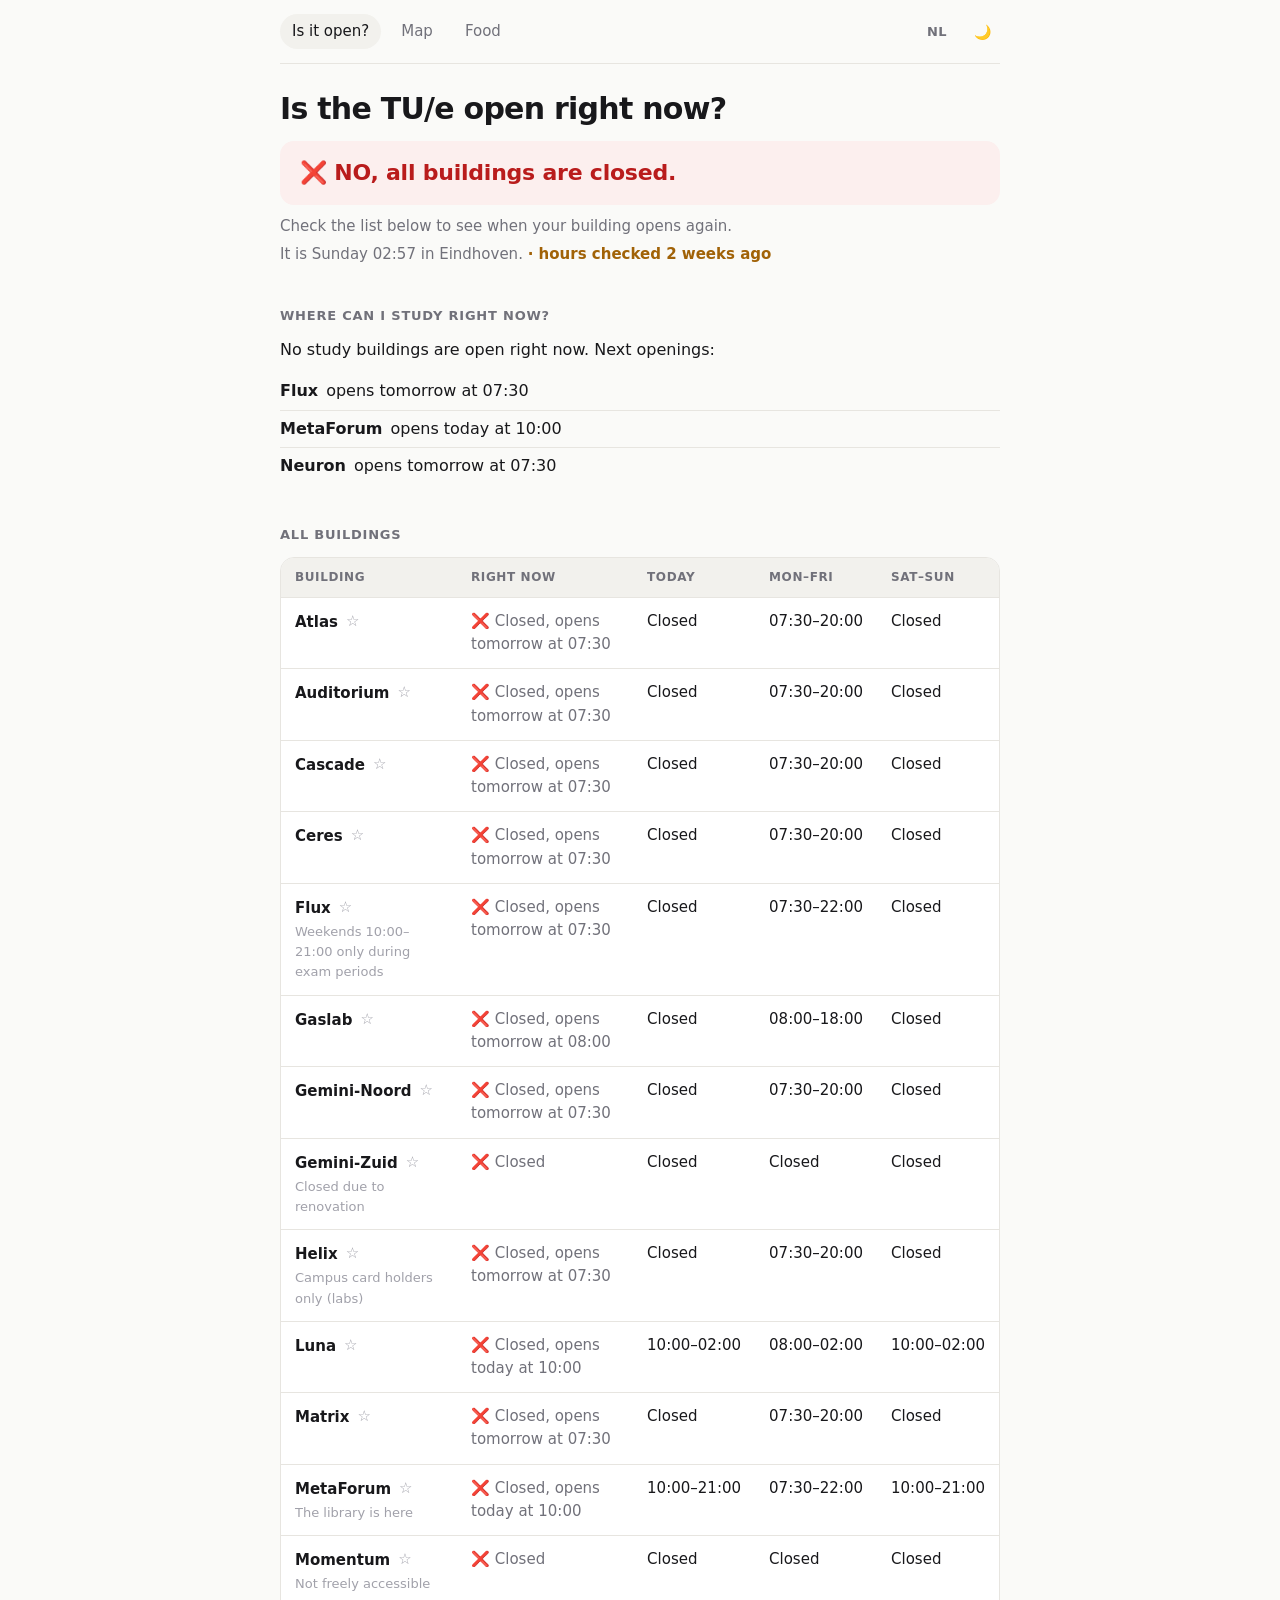
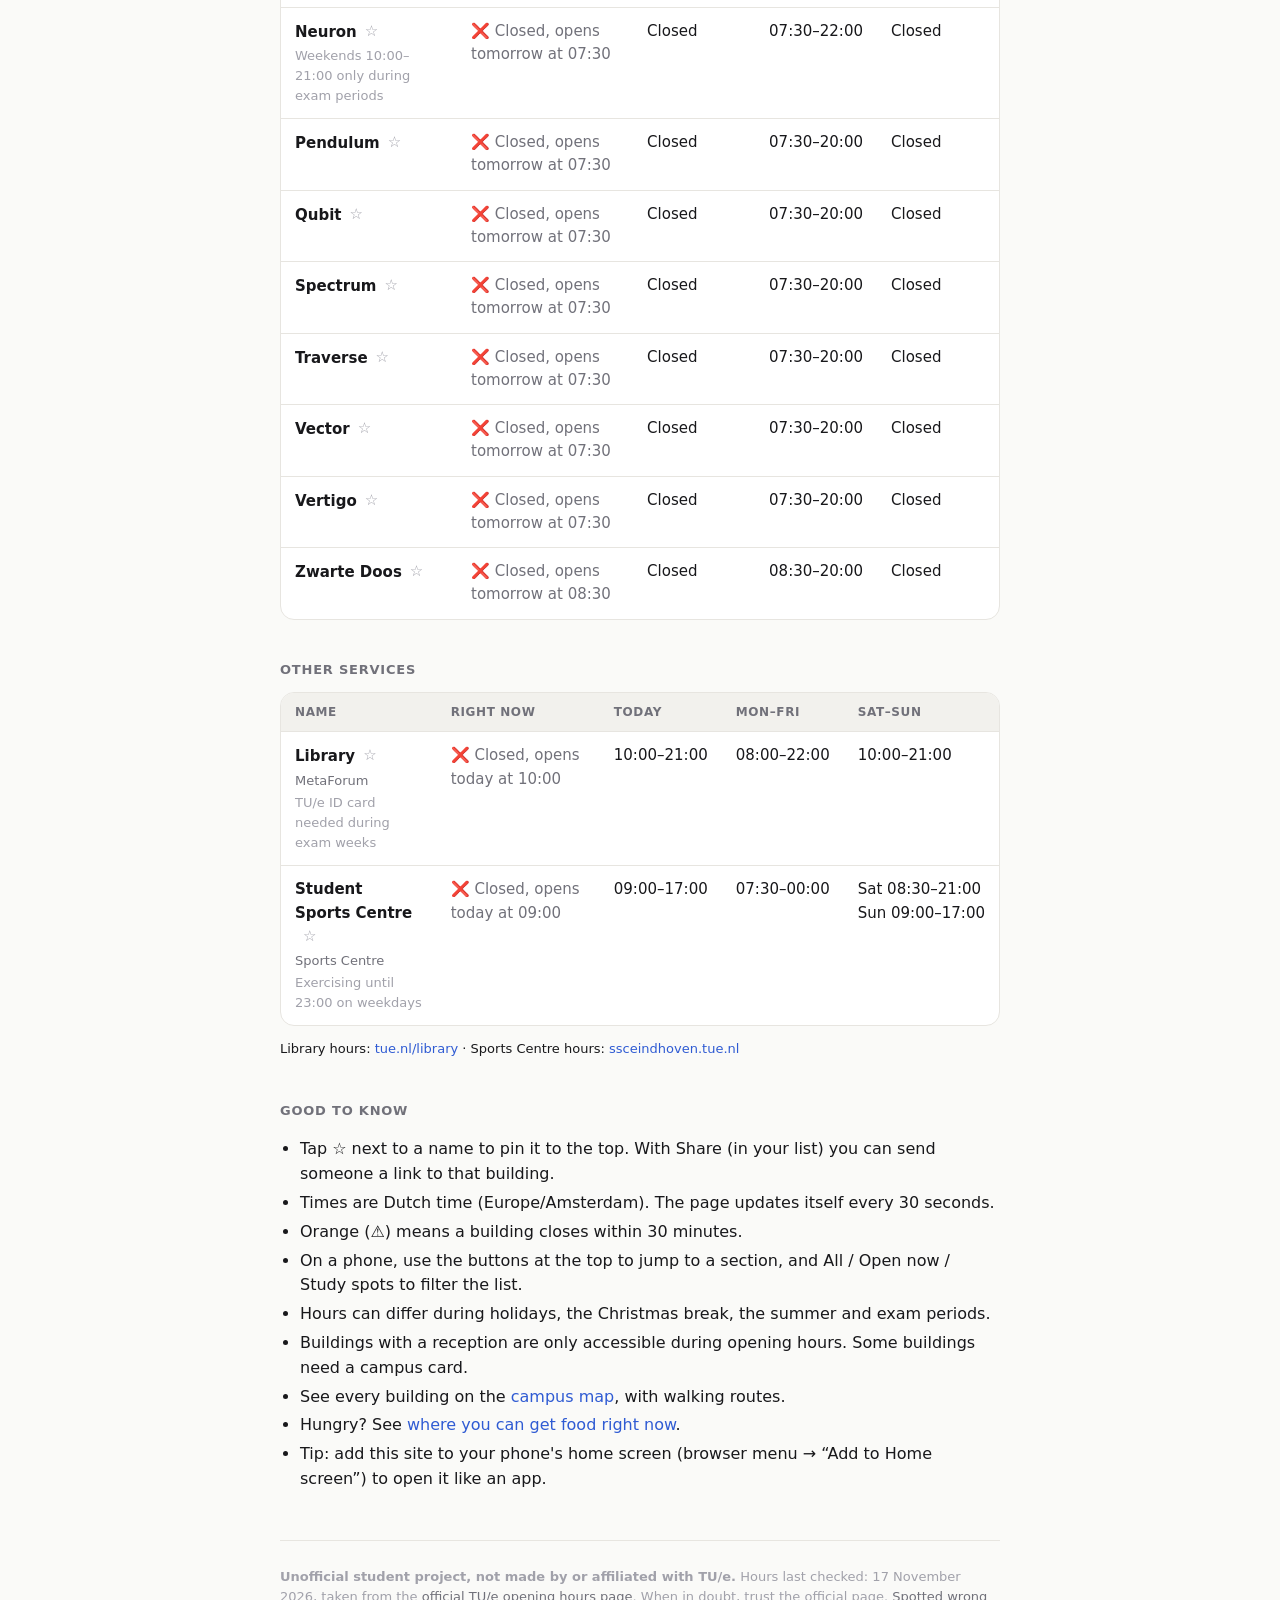
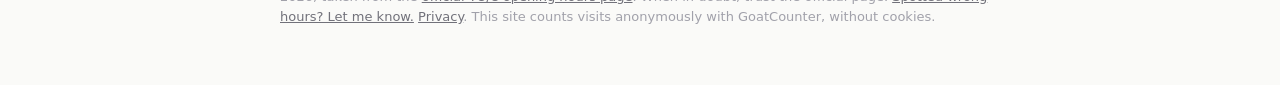
==== commit 98dfeada: "walkways only on map" ====
--- a/index.html
+++ b/index.html
@@ -62,15 +62,6 @@
   <tbody id="buildings"></tbody>
 </table>
 
-<div id="walkways" hidden data-jump="Walkways">
-<h2>Walkways</h2>
-<p class="muted">The walkways between buildings on the first floor. There are no official walkway hours, so a walkway counts as open when the buildings on both ends are open. Tap one to see it on the map.</p>
-<table>
-  <thead id="walkway-head"></thead>
-  <tbody id="walkway-rows"></tbody>
-</table>
-</div>
-
 <h2 id="other-services" data-jump="Services">Other services</h2>
 <table border="1" cellpadding="6" cellspacing="0">
   <thead id="services-head"></thead>
@@ -112,10 +103,6 @@
   renderBanner("banner", now);
   renderTable("head", "buildings", window.BUILDINGS, now, false);
   renderTable("services-head", "services", window.SERVICES, now, true);
-  if (window.WALKWAY_LIST.length) {
-    document.getElementById("walkways").hidden = false;
-    renderTable("walkway-head", "walkway-rows", window.WALKWAY_LIST, now, false);
-  }
   renderWeather("weather", now);
   renderExam("exam", now);
   renderMine("mine", window.BUILDINGS.concat(window.SERVICES), now, "Your buildings");
@@ -167,7 +154,6 @@
 
 document.getElementById("checked").textContent = checkedText();
 keepFresh(render);
-loadWalkways(function () { window.rerender(); });
 </script>
 <!-- goatcounter -->
 <script data-goatcounter="https://istueopen.goatcounter.com/count" async src="//gc.zgo.at/count.js"></script>
--- a/css/style.css
+++ b/css/style.css
@@ -253,4 +253,4 @@
 #mine .cards li.linked { background: var(--amberbg); }
 #mine .cards .actions { margin-left: 0; }
 #mine .cards { display: grid; gap: 8px; }
-.dot.walk { border-radius: 2px; width: 14px; height: 6px; background: #1f7a3f; box-shadow: 0 0 0 1px #fff inset; }
+.legend .dot.walk { border-radius: 1px; width: 16px; height: 6px; background: #1f7a3f; box-shadow: 0 0 0 2px #fff; vertical-align: 1px; }
